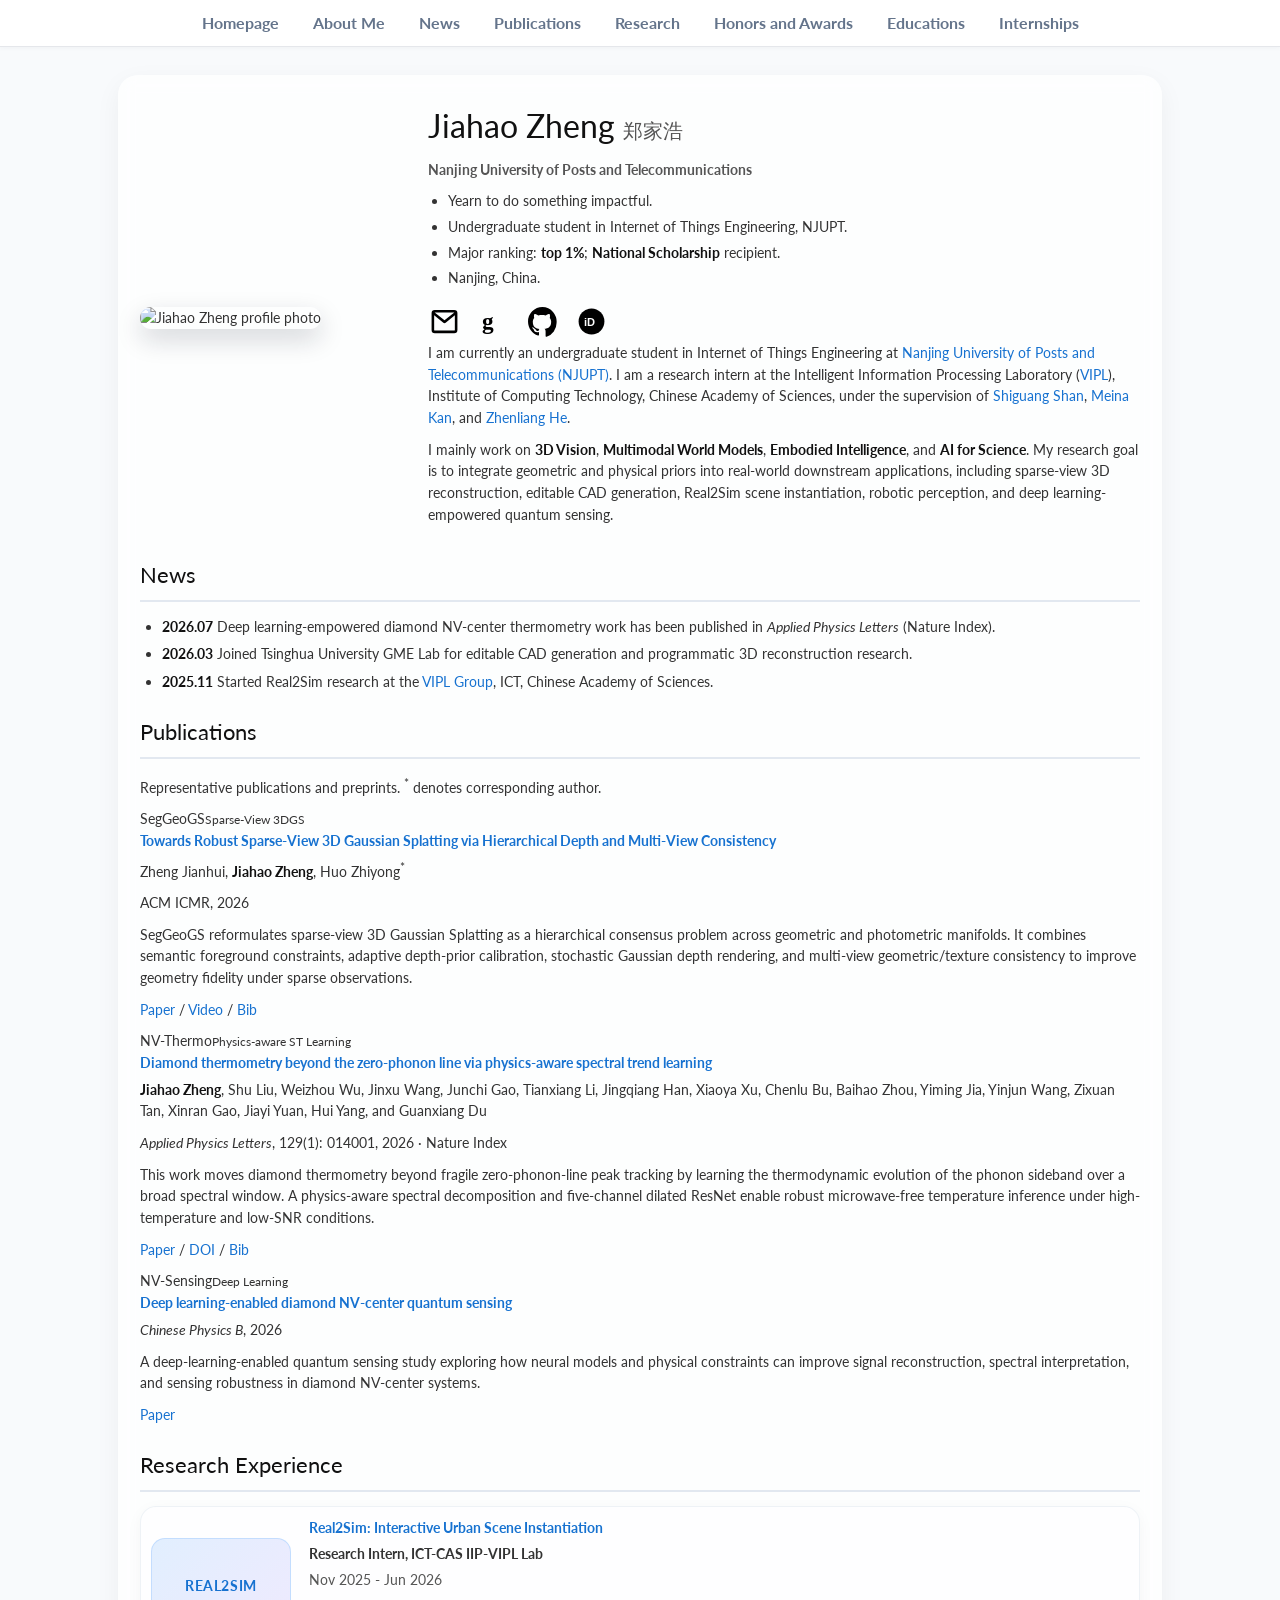
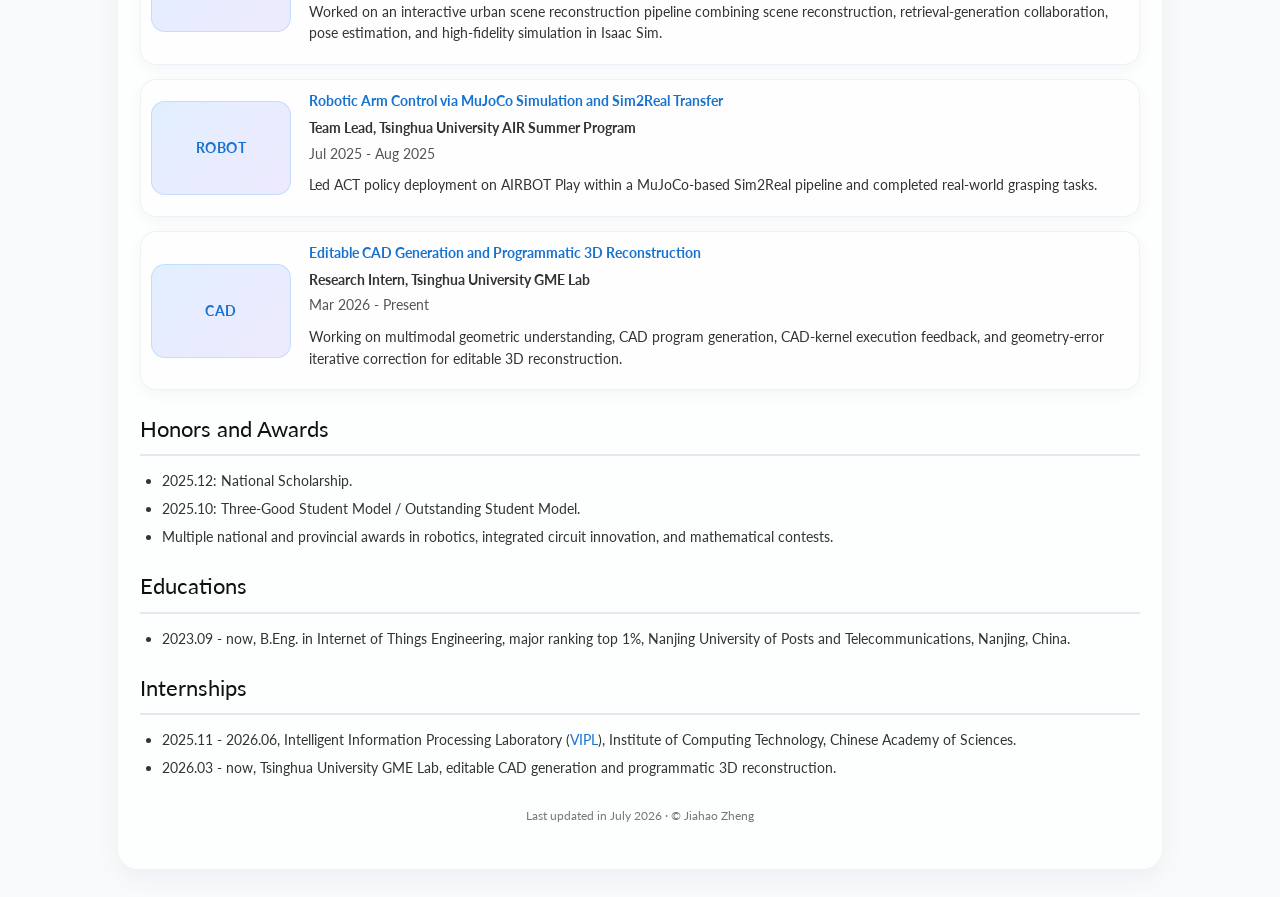
==== index.html @ fed1fcee "Refine publications and homepage content layout" ====
<!DOCTYPE HTML>
<html lang="en">
<head>
  <meta charset="UTF-8">
  <meta name="viewport" content="width=device-width, initial-scale=1.0">
  <meta name="description" content="Jiahao Zheng's academic homepage.">
  <title>Jiahao Zheng</title>
  <link rel="stylesheet" href="style.css">
  <script src="https://cdn.jsdelivr.net/npm/tsparticles@2/tsparticles.bundle.min.js"></script>
</head>
<body id="top">
  <div id="tsparticles"></div>
  <nav class="top-nav">
    <a href="#top">Homepage</a>
    <a href="#about">About Me</a>
    <a href="#news">News</a>
    <a href="#publications">Publications</a>
    <a href="#research">Research</a>
    <a href="#honors">Honors and Awards</a>
    <a href="#educations">Educations</a>
    <a href="#internships">Internships</a>
  </nav>
  <main class="container">
    <header class="intro" id="about">
      <figure class="profile">
        <img src="profile.jpg" onerror="this.onerror=null;this.src='https://avatars.githubusercontent.com/u/201983696?v=4';" alt="Jiahao Zheng profile photo">
      </figure>
      <div class="intro-text">
        <h1>Jiahao Zheng <span class="cn">郑家浩</span></h1>
        <p class="title-line">Nanjing University of Posts and Telecommunications</p>
        <ul class="intro-points">
          <li>Yearn to do something impactful.</li>
          <li>Undergraduate student in Internet of Things Engineering, NJUPT.</li>
          <li>Major ranking: <strong>top 1%</strong>; <strong>National Scholarship</strong> recipient.</li>
          <li>Nanjing, China.</li>
        </ul>
        <div class="social-icons">
          <a href="mailto:jiahaozheng2005@163.com" title="Email"><svg viewBox="0 0 24 24"><path d="M2 5.5A2.5 2.5 0 0 1 4.5 3h15A2.5 2.5 0 0 1 22 5.5v13A2.5 2.5 0 0 1 19.5 21h-15A2.5 2.5 0 0 1 2 18.5v-13Zm2.4-.5 7.6 6.1L19.6 5H4.4Zm15.6 2.2-7.1 5.7a1.4 1.4 0 0 1-1.8 0L4 7.2v11.3c0 .3.2.5.5.5h15c.3 0 .5-.2.5-.5V7.2Z"/></svg></a>
          <a href="mailto:jiahaozheng406@gmail.com" title="Gmail"><svg viewBox="0 0 24 24"><text x="3" y="18" font-size="18" font-family="Georgia,serif" font-weight="700">g</text></svg></a>
          <a href="https://github.com/jiahaozheng406" target="_blank" rel="noreferrer" title="GitHub"><svg viewBox="0 0 24 24"><path d="M12 .8A11.2 11.2 0 0 0 .8 12.2c0 5 3.2 9.2 7.7 10.7.6.1.8-.3.8-.6v-2.1c-3.1.7-3.8-1.3-3.8-1.3-.5-1.3-1.2-1.6-1.2-1.6-1-.7.1-.7.1-.7 1.1.1 1.7 1.2 1.7 1.2 1 .1.7 2.1 2.8 1.5.1-.7.4-1.2.7-1.5-2.5-.3-5.1-1.3-5.1-5.6 0-1.2.4-2.2 1.1-3-.1-.3-.5-1.5.1-3 0 0 .9-.3 3.1 1.1.9-.3 1.8-.4 2.8-.4s1.9.1 2.8.4c2.1-1.4 3.1-1.1 3.1-1.1.6 1.5.2 2.7.1 3 .7.8 1.1 1.8 1.1 3 0 4.3-2.6 5.2-5.1 5.5.4.4.8 1.1.8 2.2v3.3c0 .3.2.7.8.6a11.4 11.4 0 0 0 7.7-10.7A11.2 11.2 0 0 0 12 .8Z"/></svg></a>
          <a href="https://orcid.org/0009-0006-1588-8788" target="_blank" rel="noreferrer" title="ORCID"><svg viewBox="0 0 24 24"><circle cx="12" cy="12" r="10"/><text x="6.2" y="15.7" font-size="8.6" fill="#fff" font-family="Arial,sans-serif" font-weight="700">iD</text></svg></a>
        </div>
        <p>
          I am currently an undergraduate student in Internet of Things Engineering at
          <a href="https://www.njupt.edu.cn/" target="_blank" rel="noreferrer">Nanjing University of Posts and Telecommunications (NJUPT)</a>.
          I am a research intern at the Intelligent Information Processing Laboratory (<a href="https://vipl.ict.ac.cn/" target="_blank" rel="noreferrer">VIPL</a>), Institute of Computing Technology,
          Chinese Academy of Sciences, under the supervision of <a href="https://vipl.ict.ac.cn/people/_sgshan/" target="_blank" rel="noreferrer">Shiguang Shan</a>,
          <a href="https://vipl.ict.ac.cn/people/_mnkan/" target="_blank" rel="noreferrer">Meina Kan</a>, and
          <a href="https://vipl.ict.ac.cn/people/_zlhe/" target="_blank" rel="noreferrer">Zhenliang He</a>.
        </p>
        <p>
          I mainly work on <strong>3D Vision</strong>, <strong>Multimodal World Models</strong>, <strong>Embodied Intelligence</strong>, and <strong>AI for Science</strong>. My research goal is to integrate geometric and physical priors into real-world downstream applications, including sparse-view 3D reconstruction, editable CAD generation, Real2Sim scene instantiation, robotic perception, and deep learning-empowered quantum sensing.
        </p>
      </div>
    </header>

    <section class="section" id="news">
      <h2>News</h2>
      <ul class="news-list">
        <li><span>2026.07</span> Deep learning-empowered diamond NV-center thermometry work has been published in <em>Applied Physics Letters</em> (Nature Index).</li>
        <li><span>2026.03</span> Joined Tsinghua University GME Lab for editable CAD generation and programmatic 3D reconstruction research.</li>
        <li><span>2025.11</span> Started Real2Sim research at the <a href="https://vipl.ict.ac.cn/" target="_blank" rel="noreferrer">VIPL Group</a>, ICT, Chinese Academy of Sciences.</li>
      </ul>
    </section>

    <section class="section" id="publications">
      <h2>Publications</h2>
      <p class="section-note">Representative publications and preprints. <sup>*</sup> denotes corresponding author.</p>

      <article class="pub-entry">
        <div class="pub-thumb pub-3dgs"><span>SegGeoGS</span><small>Sparse-View 3DGS</small></div>
        <div class="pub-body">
          <h3>Towards Robust Sparse-View 3D Gaussian Splatting via Hierarchical Depth and Multi-View Consistency</h3>
          <p class="authors">Zheng Jianhui, <strong>Jiahao Zheng</strong>, Huo Zhiyong<sup>*</sup></p>
          <p class="venue">ACM ICMR, 2026</p>
          <p class="pub-desc">SegGeoGS reformulates sparse-view 3D Gaussian Splatting as a hierarchical consensus problem across geometric and photometric manifolds. It combines semantic foreground constraints, adaptive depth-prior calibration, stochastic Gaussian depth rendering, and multi-view geometric/texture consistency to improve geometry fidelity under sparse observations.</p>
          <p class="pub-links"><a href="https://doi.org/10.1145/3805622.3810640" target="_blank" rel="noreferrer">Paper</a> / <a href="https://youtu.be/wxwsPnEt7VY" target="_blank" rel="noreferrer">Video</a> / <a href="#" title="@inbook{10.1145/3805622.3810640, author={Zheng, Jianhui and Huo, Zhiyong and Zheng, Jiahao}, title={Towards Robust Sparse-View 3D Gaussian Splatting via Hierarchical Depth and Multi-View Consistency}, booktitle={Proceedings of the 2026 International Conference on Multimedia Retrieval}, pages={1120--1127}, year={2026}, doi={10.1145/3805622.3810640}}">Bib</a></p>
        </div>
      </article>

      <article class="pub-entry">
        <div class="pub-thumb pub-apl"><span>NV-Thermo</span><small>Physics-aware ST Learning</small></div>
        <div class="pub-body">
          <h3>Diamond thermometry beyond the zero-phonon line via physics-aware spectral trend learning</h3>
          <p class="authors"><strong>Jiahao Zheng</strong>, Shu Liu, Weizhou Wu, Jinxu Wang, Junchi Gao, Tianxiang Li, Jingqiang Han, Xiaoya Xu, Chenlu Bu, Baihao Zhou, Yiming Jia, Yinjun Wang, Zixuan Tan, Xinran Gao, Jiayi Yuan, Hui Yang, and Guanxiang Du</p>
          <p class="venue"><em>Applied Physics Letters</em>, 129(1): 014001, 2026 · Nature Index</p>
          <p class="pub-desc">This work moves diamond thermometry beyond fragile zero-phonon-line peak tracking by learning the thermodynamic evolution of the phonon sideband over a broad spectral window. A physics-aware spectral decomposition and five-channel dilated ResNet enable robust microwave-free temperature inference under high-temperature and low-SNR conditions.</p>
          <p class="pub-links"><a href="https://pubs.aip.org/aip/apl/article-abstract/129/1/014001/3397569/Diamond-thermometry-beyond-the-zero-phonon-line?redirectedFrom=fulltext" target="_blank" rel="noreferrer">Paper</a> / <a href="https://doi.org/10.1063/5.0339528" target="_blank" rel="noreferrer">DOI</a> / <a href="#" title="@article{10.1063/5.0339528, author={Zheng, Jiahao and Liu, Shu and Wu, Weizhou and Wang, Jinxu and Gao, Junchi and Li, Tianxiang and Han, Jingqiang and Xu, Xiaoya and Bu, Chenlu and Zhou, Baihao and Jia, Yiming and Wang, Yinjun and Tan, Zixuan and Gao, Xinran and Yuan, Jiayi and Yang, Hui and Du, Guanxiang}, title={Diamond thermometry beyond the zero-phonon line via physics-aware spectral trend learning}, journal={Applied Physics Letters}, volume={129}, number={1}, pages={014001}, year={2026}, doi={10.1063/5.0339528}}">Bib</a></p>
        </div>
      </article>

      <article class="pub-entry">
        <div class="pub-thumb pub-cpb"><span>NV-Sensing</span><small>Deep Learning</small></div>
        <div class="pub-body">
          <h3>Deep learning-enabled diamond NV-center quantum sensing</h3>
          <p class="venue"><em>Chinese Physics B</em>, 2026</p>
          <p class="pub-desc">A deep-learning-enabled quantum sensing study exploring how neural models and physical constraints can improve signal reconstruction, spectral interpretation, and sensing robustness in diamond NV-center systems.</p>
          <p class="pub-links"><a href="https://iopscience.iop.org/article/10.1088/1674-1056/ae5f88" target="_blank" rel="noreferrer">Paper</a></p>
        </div>
      </article>
    </section>

    <section class="section" id="research">
      <h2>Research Experience</h2>
      <article class="entry">
        <div class="thumb">Real2Sim</div>
        <div class="entry-body">
          <h3>Real2Sim: Interactive Urban Scene Instantiation</h3>
          <p class="role">Research Intern, ICT-CAS IIP-VIPL Lab</p>
          <p class="meta">Nov 2025 - Jun 2026</p>
          <p>Worked on an interactive urban scene reconstruction pipeline combining scene reconstruction, retrieval-generation collaboration, pose estimation, and high-fidelity simulation in Isaac Sim.</p>
        </div>
      </article>
      <article class="entry">
        <div class="thumb">Robot</div>
        <div class="entry-body">
          <h3>Robotic Arm Control via MuJoCo Simulation and Sim2Real Transfer</h3>
          <p class="role">Team Lead, Tsinghua University AIR Summer Program</p>
          <p class="meta">Jul 2025 - Aug 2025</p>
          <p>Led ACT policy deployment on AIRBOT Play within a MuJoCo-based Sim2Real pipeline and completed real-world grasping tasks.</p>
        </div>
      </article>
      <article class="entry">
        <div class="thumb">CAD</div>
        <div class="entry-body">
          <h3>Editable CAD Generation and Programmatic 3D Reconstruction</h3>
          <p class="role">Research Intern, Tsinghua University GME Lab</p>
          <p class="meta">Mar 2026 - Present</p>
          <p>Working on multimodal geometric understanding, CAD program generation, CAD-kernel execution feedback, and geometry-error iterative correction for editable 3D reconstruction.</p>
        </div>
      </article>
    </section>

    <section class="section" id="honors">
      <h2>Honors and Awards</h2>
      <ul class="bullets">
        <li>2025.12: National Scholarship.</li>
        <li>2025.10: Three-Good Student Model / Outstanding Student Model.</li>
        <li>Multiple national and provincial awards in robotics, integrated circuit innovation, and mathematical contests.</li>
      </ul>
    </section>

    <section class="section" id="educations">
      <h2>Educations</h2>
      <ul class="bullets">
        <li>2023.09 - now, B.Eng. in Internet of Things Engineering, major ranking top 1%, Nanjing University of Posts and Telecommunications, Nanjing, China.</li>
      </ul>
    </section>

    <section class="section" id="internships">
      <h2>Internships</h2>
      <ul class="bullets">
        <li>2025.11 - 2026.06, Intelligent Information Processing Laboratory (<a href="https://vipl.ict.ac.cn/" target="_blank" rel="noreferrer">VIPL</a>), Institute of Computing Technology, Chinese Academy of Sciences.</li>
        <li>2026.03 - now, Tsinghua University GME Lab, editable CAD generation and programmatic 3D reconstruction.</li>
      </ul>
    </section>

    <footer>
      <p>Last updated in July 2026 · © Jiahao Zheng</p>
    </footer>
  </main>
  <script src="script.js"></script>
</body>
</html>
---- style.css ----
@import url('https://fonts.googleapis.com/css2?family=Lato:ital,wght@0,400;0,700;1,400;1,700&display=swap');html{scroll-behavior:smooth;scroll-padding-top:66px}body{margin:0;background:#f8fafc;color:#333;font-family:'Lato',Verdana,Helvetica,sans-serif;font-size:14px;line-height:1.55}a{color:#1772d0;text-decoration:none;transition:color .2s ease}a:hover,a:focus{color:#f09228;text-decoration:none}strong{color:#111;font-family:'Lato',Verdana,Helvetica,sans-serif;font-size:14px;font-weight:700}#tsparticles{position:fixed;inset:0;z-index:0;pointer-events:none}.top-nav{position:sticky;top:0;z-index:5;display:flex;align-items:center;justify-content:center;gap:34px;height:46px;background:rgba(255,255,255,.92);border-bottom:1px solid #e5e7eb;box-shadow:0 1px 5px rgba(15,23,42,.04);backdrop-filter:blur(8px)}.top-nav a{color:#64748b;font-size:16px;font-weight:700;line-height:46px;white-space:nowrap}.top-nav a:hover{color:#f09228}.container{position:relative;z-index:1;width:min(1000px,calc(100% - 32px));margin:28px auto;padding:26px 22px 34px;border-radius:20px;background:rgba(255,255,255,.72);box-shadow:0 8px 26px rgba(15,23,42,.05);transition:box-shadow .28s ease,background .28s ease,transform .28s ease;backdrop-filter:blur(8px)}.container:hover{background:rgba(255,255,255,.82);box-shadow:-28px 0 48px -34px rgba(15,23,42,.34),28px 0 48px -34px rgba(15,23,42,.34),0 20px 60px rgba(15,23,42,.16),0 0 0 1px rgba(226,232,240,.92)}.intro{display:grid;grid-template-columns:260px minmax(0,1fr);gap:28px;align-items:center}.profile{margin:0}.profile img{width:100%;aspect-ratio:3/4;object-fit:cover;object-position:center top;border-radius:18px;box-shadow:0 10px 26px rgba(15,23,42,.18)}.intro-text h1{margin:0 0 8px;font-family:'Lato',Verdana,Helvetica,sans-serif;font-size:32px;font-weight:400;color:#111;letter-spacing:0}.cn{font-size:20px;color:#555;font-weight:400}.title-line{margin:0 0 10px;color:#555;font-size:14px;font-weight:700}.intro-points{margin:0 0 14px;padding-left:20px}.intro-points li{margin:4px 0}.social-icons{display:flex;align-items:center;gap:16px;margin:16px 0 4px}.social-icons a{display:inline-flex;align-items:center;justify-content:center;width:33px;height:33px;color:#000;background:transparent;border:0;border-radius:8px;transition:transform .18s ease,color .18s ease,box-shadow .18s ease,background .18s ease}.social-icons a:hover{color:#111;background:rgba(255,255,255,.72);transform:translateY(-2px);box-shadow:0 8px 18px rgba(15,23,42,.12)}.social-icons svg{width:31px;height:31px;fill:currentColor}.section{margin-top:22px}h2{margin:0 0 14px;padding-bottom:8px;border-bottom:2px solid #e2e8f0;color:#111;font-family:'Lato',Verdana,Helvetica,sans-serif;font-size:22px;font-weight:400;letter-spacing:0}h3{margin:0 0 5px;color:#1772d0;font-family:'Lato',Verdana,Helvetica,sans-serif;font-size:14px;font-weight:700}p{margin:0 0 10px}.news-list,.bullets{margin:0;padding-left:22px}.news-list li,.bullets li{margin:6px 0}.news-list span{color:#111;font-weight:700}.entry{display:grid;grid-template-columns:140px minmax(0,1fr);gap:18px;align-items:center;margin:14px 0;padding:10px;border-radius:16px;background:rgba(255,255,255,.36);border:1px solid rgba(226,232,240,.58);box-shadow:0 4px 16px rgba(15,23,42,.04);transition:box-shadow .28s ease,transform .28s ease,background .28s ease}.entry:hover{background:#fff;transform:translateY(-3px);box-shadow:0 12px 30px -6px rgba(15,23,42,.16),0 6px 16px rgba(15,23,42,.08)}.thumb{display:flex;align-items:center;justify-content:center;min-height:92px;border-radius:14px;background:linear-gradient(135deg,rgba(96,165,250,.18),rgba(167,139,250,.18));border:1px solid rgba(191,219,254,.9);color:#1772d0;font-size:14px;font-weight:700;letter-spacing:.04em;text-transform:uppercase}.entry-body{min-width:0}.meta{color:#555;font-size:14px}.role{color:#333;font-size:14px;font-weight:700;margin-bottom:4px}.entry-links{margin-bottom:0}footer{margin-top:28px;text-align:center;color:#777;font-size:12px}@media(max-width:900px){.top-nav{justify-content:flex-start;overflow-x:auto;gap:24px;padding:0 18px}.top-nav a{font-size:15px}}@media(max-width:820px){.container{width:calc(100% - 20px);margin:14px auto;padding:18px 14px 28px;border-radius:16px}.intro{grid-template-columns:1fr}.profile{max-width:280px}.entry{grid-template-columns:1fr}.thumb{min-height:72px}.intro-text h1{font-size:32px}}
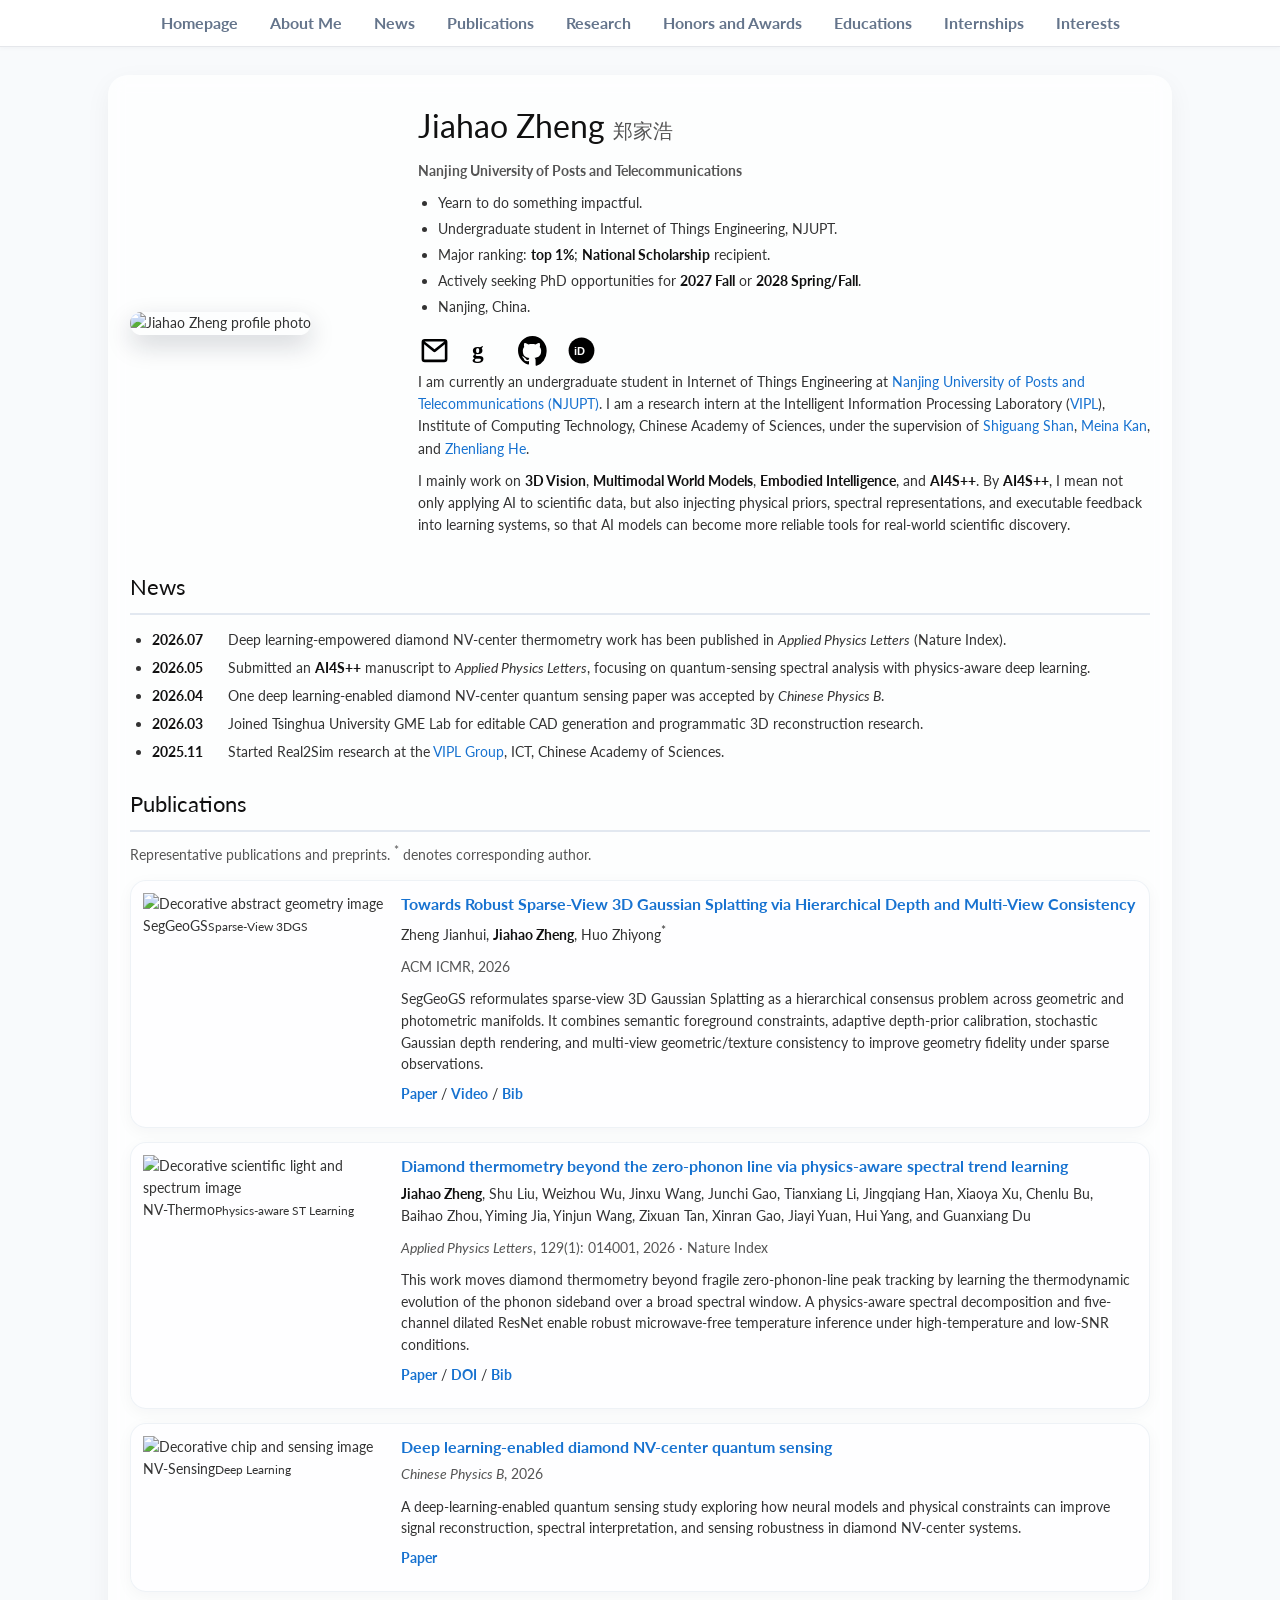
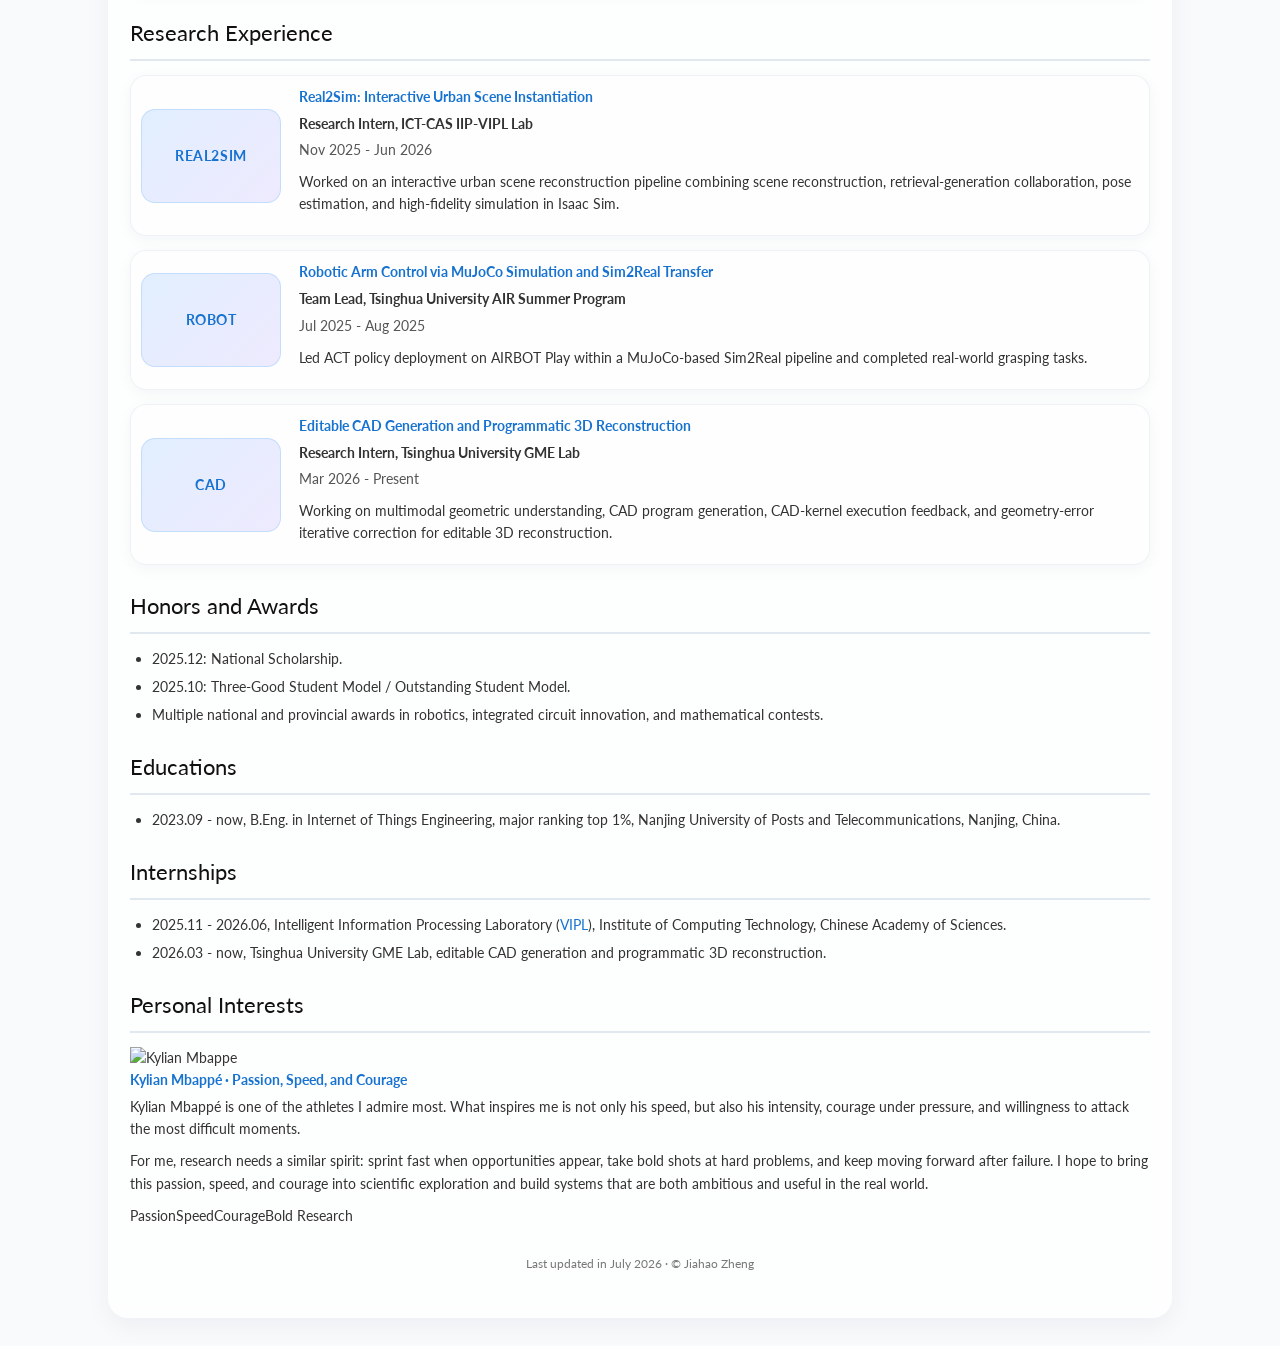
==== commit f8356293: "Add PhD search news images and interests section" ====
--- a/index.html
+++ b/index.html
@@ -19,6 +19,7 @@
     <a href="#honors">Honors and Awards</a>
     <a href="#educations">Educations</a>
     <a href="#internships">Internships</a>
+    <a href="#interests">Interests</a>
   </nav>
   <main class="container">
     <header class="intro" id="about">
@@ -32,6 +33,7 @@
           <li>Yearn to do something impactful.</li>
           <li>Undergraduate student in Internet of Things Engineering, NJUPT.</li>
           <li>Major ranking: <strong>top 1%</strong>; <strong>National Scholarship</strong> recipient.</li>
+          <li>Actively seeking PhD opportunities for <strong>2027 Fall</strong> or <strong>2028 Spring/Fall</strong>.</li>
           <li>Nanjing, China.</li>
         </ul>
         <div class="social-icons">
@@ -49,7 +51,7 @@
           <a href="https://vipl.ict.ac.cn/people/_zlhe/" target="_blank" rel="noreferrer">Zhenliang He</a>.
         </p>
         <p>
-          I mainly work on <strong>3D Vision</strong>, <strong>Multimodal World Models</strong>, <strong>Embodied Intelligence</strong>, and <strong>AI for Science</strong>. My research goal is to integrate geometric and physical priors into real-world downstream applications, including sparse-view 3D reconstruction, editable CAD generation, Real2Sim scene instantiation, robotic perception, and deep learning-empowered quantum sensing.
+          I mainly work on <strong>3D Vision</strong>, <strong>Multimodal World Models</strong>, <strong>Embodied Intelligence</strong>, and <strong>AI4S++</strong>. By <strong>AI4S++</strong>, I mean not only applying AI to scientific data, but also injecting physical priors, spectral representations, and executable feedback into learning systems, so that AI models can become more reliable tools for real-world scientific discovery.
         </p>
       </div>
     </header>
@@ -58,6 +60,8 @@
       <h2>News</h2>
       <ul class="news-list">
         <li><span>2026.07</span> Deep learning-empowered diamond NV-center thermometry work has been published in <em>Applied Physics Letters</em> (Nature Index).</li>
+        <li><span>2026.05</span> Submitted an <strong>AI4S++</strong> manuscript to <em>Applied Physics Letters</em>, focusing on quantum-sensing spectral analysis with physics-aware deep learning.</li>
+        <li><span>2026.04</span> One deep learning-enabled diamond NV-center quantum sensing paper was accepted by <em>Chinese Physics B</em>.</li>
         <li><span>2026.03</span> Joined Tsinghua University GME Lab for editable CAD generation and programmatic 3D reconstruction research.</li>
         <li><span>2025.11</span> Started Real2Sim research at the <a href="https://vipl.ict.ac.cn/" target="_blank" rel="noreferrer">VIPL Group</a>, ICT, Chinese Academy of Sciences.</li>
       </ul>
@@ -68,7 +72,10 @@
       <p class="section-note">Representative publications and preprints. <sup>*</sup> denotes corresponding author.</p>
 
       <article class="pub-entry">
-        <div class="pub-thumb pub-3dgs"><span>SegGeoGS</span><small>Sparse-View 3DGS</small></div>
+        <div class="pub-visual">
+          <img src="https://images.unsplash.com/photo-1635070041078-e363dbe005cb?auto=format&fit=crop&w=700&q=80" alt="Decorative abstract geometry image">
+          <div class="pub-tag"><span>SegGeoGS</span><small>Sparse-View 3DGS</small></div>
+        </div>
         <div class="pub-body">
           <h3>Towards Robust Sparse-View 3D Gaussian Splatting via Hierarchical Depth and Multi-View Consistency</h3>
           <p class="authors">Zheng Jianhui, <strong>Jiahao Zheng</strong>, Huo Zhiyong<sup>*</sup></p>
@@ -79,7 +86,10 @@
       </article>
 
       <article class="pub-entry">
-        <div class="pub-thumb pub-apl"><span>NV-Thermo</span><small>Physics-aware ST Learning</small></div>
+        <div class="pub-visual">
+          <img src="https://images.unsplash.com/photo-1614728894747-a83421e2b9c9?auto=format&fit=crop&w=700&q=80" alt="Decorative scientific light and spectrum image">
+          <div class="pub-tag"><span>NV-Thermo</span><small>Physics-aware ST Learning</small></div>
+        </div>
         <div class="pub-body">
           <h3>Diamond thermometry beyond the zero-phonon line via physics-aware spectral trend learning</h3>
           <p class="authors"><strong>Jiahao Zheng</strong>, Shu Liu, Weizhou Wu, Jinxu Wang, Junchi Gao, Tianxiang Li, Jingqiang Han, Xiaoya Xu, Chenlu Bu, Baihao Zhou, Yiming Jia, Yinjun Wang, Zixuan Tan, Xinran Gao, Jiayi Yuan, Hui Yang, and Guanxiang Du</p>
@@ -90,7 +100,10 @@
       </article>
 
       <article class="pub-entry">
-        <div class="pub-thumb pub-cpb"><span>NV-Sensing</span><small>Deep Learning</small></div>
+        <div class="pub-visual">
+          <img src="https://images.unsplash.com/photo-1518770660439-4636190af475?auto=format&fit=crop&w=700&q=80" alt="Decorative chip and sensing image">
+          <div class="pub-tag"><span>NV-Sensing</span><small>Deep Learning</small></div>
+        </div>
         <div class="pub-body">
           <h3>Deep learning-enabled diamond NV-center quantum sensing</h3>
           <p class="venue"><em>Chinese Physics B</em>, 2026</p>
@@ -103,7 +116,7 @@
     <section class="section" id="research">
       <h2>Research Experience</h2>
       <article class="entry">
-        <div class="thumb">Real2Sim</div>
+        <div class="thumb thumb-img real2sim"><span>Real2Sim</span></div>
         <div class="entry-body">
           <h3>Real2Sim: Interactive Urban Scene Instantiation</h3>
           <p class="role">Research Intern, ICT-CAS IIP-VIPL Lab</p>
@@ -112,7 +125,7 @@
         </div>
       </article>
       <article class="entry">
-        <div class="thumb">Robot</div>
+        <div class="thumb thumb-img robot"><span>Robot</span></div>
         <div class="entry-body">
           <h3>Robotic Arm Control via MuJoCo Simulation and Sim2Real Transfer</h3>
           <p class="role">Team Lead, Tsinghua University AIR Summer Program</p>
@@ -121,7 +134,7 @@
         </div>
       </article>
       <article class="entry">
-        <div class="thumb">CAD</div>
+        <div class="thumb thumb-img cad"><span>CAD</span></div>
         <div class="entry-body">
           <h3>Editable CAD Generation and Programmatic 3D Reconstruction</h3>
           <p class="role">Research Intern, Tsinghua University GME Lab</p>
@@ -155,6 +168,21 @@
       </ul>
     </section>
 
+    <section class="section" id="interests">
+      <h2>Personal Interests</h2>
+      <article class="interest-card">
+        <div class="interest-photo">
+          <img src="https://upload.wikimedia.org/wikipedia/commons/thumb/9/95/Kylian_Mbappe_France_v_Senegal_16_June_2026-391_%28cropped%29.jpg/500px-Kylian_Mbappe_France_v_Senegal_16_June_2026-391_%28cropped%29.jpg" alt="Kylian Mbappe">
+        </div>
+        <div class="interest-body">
+          <h3>Kylian Mbappé · Passion, Speed, and Courage</h3>
+          <p>Kylian Mbappé is one of the athletes I admire most. What inspires me is not only his speed, but also his intensity, courage under pressure, and willingness to attack the most difficult moments.</p>
+          <p>For me, research needs a similar spirit: sprint fast when opportunities appear, take bold shots at hard problems, and keep moving forward after failure. I hope to bring this passion, speed, and courage into scientific exploration and build systems that are both ambitious and useful in the real world.</p>
+          <p class="interest-tags"><span>Passion</span><span>Speed</span><span>Courage</span><span>Bold Research</span></p>
+        </div>
+      </article>
+    </section>
+
     <footer>
       <p>Last updated in July 2026 · © Jiahao Zheng</p>
     </footer>
--- a/style.css
+++ b/style.css
@@ -1 +1 @@
-@import url('https://fonts.googleapis.com/css2?family=Lato:ital,wght@0,400;0,700;1,400;1,700&display=swap');html{scroll-behavior:smooth;scroll-padding-top:66px}body{margin:0;background:#f8fafc;color:#333;font-family:'Lato',Verdana,Helvetica,sans-serif;font-size:14px;line-height:1.55}a{color:#1772d0;text-decoration:none;transition:color .2s ease}a:hover,a:focus{color:#f09228;text-decoration:none}strong{color:#111;font-family:'Lato',Verdana,Helvetica,sans-serif;font-size:14px;font-weight:700}#tsparticles{position:fixed;inset:0;z-index:0;pointer-events:none}.top-nav{position:sticky;top:0;z-index:5;display:flex;align-items:center;justify-content:center;gap:34px;height:46px;background:rgba(255,255,255,.92);border-bottom:1px solid #e5e7eb;box-shadow:0 1px 5px rgba(15,23,42,.04);backdrop-filter:blur(8px)}.top-nav a{color:#64748b;font-size:16px;font-weight:700;line-height:46px;white-space:nowrap}.top-nav a:hover{color:#f09228}.container{position:relative;z-index:1;width:min(1000px,calc(100% - 32px));margin:28px auto;padding:26px 22px 34px;border-radius:20px;background:rgba(255,255,255,.72);box-shadow:0 8px 26px rgba(15,23,42,.05);transition:box-shadow .28s ease,background .28s ease,transform .28s ease;backdrop-filter:blur(8px)}.container:hover{background:rgba(255,255,255,.82);box-shadow:-28px 0 48px -34px rgba(15,23,42,.34),28px 0 48px -34px rgba(15,23,42,.34),0 20px 60px rgba(15,23,42,.16),0 0 0 1px rgba(226,232,240,.92)}.intro{display:grid;grid-template-columns:260px minmax(0,1fr);gap:28px;align-items:center}.profile{margin:0}.profile img{width:100%;aspect-ratio:3/4;object-fit:cover;object-position:center top;border-radius:18px;box-shadow:0 10px 26px rgba(15,23,42,.18)}.intro-text h1{margin:0 0 8px;font-family:'Lato',Verdana,Helvetica,sans-serif;font-size:32px;font-weight:400;color:#111;letter-spacing:0}.cn{font-size:20px;color:#555;font-weight:400}.title-line{margin:0 0 10px;color:#555;font-size:14px;font-weight:700}.intro-points{margin:0 0 14px;padding-left:20px}.intro-points li{margin:4px 0}.social-icons{display:flex;align-items:center;gap:16px;margin:16px 0 4px}.social-icons a{display:inline-flex;align-items:center;justify-content:center;width:33px;height:33px;color:#000;background:transparent;border:0;border-radius:8px;transition:transform .18s ease,color .18s ease,box-shadow .18s ease,background .18s ease}.social-icons a:hover{color:#111;background:rgba(255,255,255,.72);transform:translateY(-2px);box-shadow:0 8px 18px rgba(15,23,42,.12)}.social-icons svg{width:31px;height:31px;fill:currentColor}.section{margin-top:22px}h2{margin:0 0 14px;padding-bottom:8px;border-bottom:2px solid #e2e8f0;color:#111;font-family:'Lato',Verdana,Helvetica,sans-serif;font-size:22px;font-weight:400;letter-spacing:0}h3{margin:0 0 5px;color:#1772d0;font-family:'Lato',Verdana,Helvetica,sans-serif;font-size:14px;font-weight:700}p{margin:0 0 10px}.news-list,.bullets{margin:0;padding-left:22px}.news-list li,.bullets li{margin:6px 0}.news-list span{color:#111;font-weight:700}.entry{display:grid;grid-template-columns:140px minmax(0,1fr);gap:18px;align-items:center;margin:14px 0;padding:10px;border-radius:16px;background:rgba(255,255,255,.36);border:1px solid rgba(226,232,240,.58);box-shadow:0 4px 16px rgba(15,23,42,.04);transition:box-shadow .28s ease,transform .28s ease,background .28s ease}.entry:hover{background:#fff;transform:translateY(-3px);box-shadow:0 12px 30px -6px rgba(15,23,42,.16),0 6px 16px rgba(15,23,42,.08)}.thumb{display:flex;align-items:center;justify-content:center;min-height:92px;border-radius:14px;background:linear-gradient(135deg,rgba(96,165,250,.18),rgba(167,139,250,.18));border:1px solid rgba(191,219,254,.9);color:#1772d0;font-size:14px;font-weight:700;letter-spacing:.04em;text-transform:uppercase}.entry-body{min-width:0}.meta{color:#555;font-size:14px}.role{color:#333;font-size:14px;font-weight:700;margin-bottom:4px}.entry-links{margin-bottom:0}footer{margin-top:28px;text-align:center;color:#777;font-size:12px}@media(max-width:900px){.top-nav{justify-content:flex-start;overflow-x:auto;gap:24px;padding:0 18px}.top-nav a{font-size:15px}}@media(max-width:820px){.container{width:calc(100% - 20px);margin:14px auto;padding:18px 14px 28px;border-radius:16px}.intro{grid-template-columns:1fr}.profile{max-width:280px}.entry{grid-template-columns:1fr}.thumb{min-height:72px}.intro-text h1{font-size:32px}}+@import url('https://fonts.googleapis.com/css2?family=Lato:ital,wght@0,400;0,700;1,400;1,700&display=swap');html{scroll-behavior:smooth;scroll-padding-top:66px}body{margin:0;background:#f8fafc;color:#333;font-family:'Lato',Verdana,Helvetica,sans-serif;font-size:14px;line-height:1.58}a{color:#1772d0;text-decoration:none;transition:color .2s ease}a:hover,a:focus{color:#f09228;text-decoration:none}strong{color:#111;font-weight:700}#tsparticles{position:fixed;inset:0;z-index:0;pointer-events:none}.top-nav{position:sticky;top:0;z-index:5;display:flex;align-items:center;justify-content:center;gap:32px;height:46px;background:rgba(255,255,255,.92);border-bottom:1px solid #e5e7eb;box-shadow:0 1px 5px rgba(15,23,42,.04);backdrop-filter:blur(8px)}.top-nav a{color:#64748b;font-size:16px;font-weight:700;line-height:46px;white-space:nowrap}.top-nav a:hover{color:#f09228}.container{position:relative;z-index:1;width:min(1020px,calc(100% - 32px));margin:28px auto;padding:26px 22px 34px;border-radius:20px;background:rgba(255,255,255,.72);box-shadow:0 8px 26px rgba(15,23,42,.05);transition:box-shadow .28s ease,background .28s ease,transform .28s ease;backdrop-filter:blur(8px)}.container:hover{background:rgba(255,255,255,.82);box-shadow:-28px 0 48px -34px rgba(15,23,42,.34),28px 0 48px -34px rgba(15,23,42,.34),0 20px 60px rgba(15,23,42,.16),0 0 0 1px rgba(226,232,240,.92)}.intro{display:grid;grid-template-columns:260px minmax(0,1fr);gap:28px;align-items:center}.profile{margin:0}.profile img{width:100%;aspect-ratio:3/4;object-fit:cover;object-position:center top;border-radius:18px;box-shadow:0 10px 26px rgba(15,23,42,.18)}.intro-text h1{margin:0 0 8px;font-size:32px;font-weight:400;color:#111;letter-spacing:0}.cn{font-size:20px;color:#555;font-weight:400}.title-line{margin:0 0 10px;color:#555;font-size:14px;font-weight:700}.intro-points{margin:0 0 14px;padding-left:20px}.intro-points li{margin:4px 0}.social-icons{display:flex;align-items:center;gap:16px;margin:16px 0 4px}.social-icons a{display:inline-flex;align-items:center;justify-content:center;width:33px;height:33px;color:#000;background:transparent;border:0;border-radius:8px;transition:transform .18s ease,color .18s ease,box-shadow .18s ease,background .18s ease}.social-icons a:hover{color:#111;background:rgba(255,255,255,.72);transform:translateY(-2px);box-shadow:0 8px 18px rgba(15,23,42,.12)}.social-icons svg{width:31px;height:31px;fill:currentColor}.section{margin-top:24px}.section-note{margin-top:-6px;color:#555}h2{margin:0 0 14px;padding-bottom:8px;border-bottom:2px solid #e2e8f0;color:#111;font-size:22px;font-weight:400;letter-spacing:0}h3{margin:0 0 5px;color:#1772d0;font-size:14px;font-weight:700}p{margin:0 0 10px}.news-list,.bullets{margin:0;padding-left:22px}.news-list li,.bullets li{margin:6px 0}.news-list span{display:inline-block;min-width:72px;color:#111;font-weight:700}.entry,.pub-entry{display:grid;gap:18px;align-items:center;margin:14px 0;padding:10px;border-radius:16px;background:rgba(255,255,255,.36);border:1px solid rgba(226,232,240,.58);box-shadow:0 4px 16px rgba(15,23,42,.04);transition:box-shadow .28s ease,transform .28s ease,background .28s ease}.entry{grid-template-columns:140px minmax(0,1fr)}.pub-entry{grid-template-columns:240px minmax(0,1fr);align-items:stretch;padding:12px}.entry:hover,.pub-entry:hover{background:#fff;transform:translateY(-3px);box-shadow:0 12px 30px -6px rgba(15,23,42,.16),0 6px 16px rgba(15,23,42,.08)}.thumb,.pub-thumb{display:flex;align-items:center;justify-content:center;border-radius:14px;border:1px solid rgba(191,219,254,.9);color:#1772d0;font-weight:700;text-transform:uppercase}.thumb{min-height:92px;background:linear-gradient(135deg,rgba(96,165,250,.18),rgba(167,139,250,.18));font-size:14px;letter-spacing:.04em}.pub-thumb{min-height:150px;flex-direction:column;text-align:center;padding:14px;background:linear-gradient(135deg,rgba(23,114,208,.18),rgba(167,139,250,.20));font-size:18px;letter-spacing:.03em}.pub-thumb small{display:block;margin-top:8px;color:#475569;font-size:12px;font-weight:700;letter-spacing:0;text-transform:none}.pub-3dgs{background:radial-gradient(circle at 30% 25%,rgba(59,130,246,.30),transparent 30%),linear-gradient(135deg,rgba(219,234,254,.95),rgba(237,233,254,.92))}.pub-apl{background:radial-gradient(circle at 28% 30%,rgba(20,184,166,.25),transparent 32%),linear-gradient(135deg,rgba(204,251,241,.90),rgba(219,234,254,.92))}.pub-cpb{background:radial-gradient(circle at 30% 25%,rgba(245,158,11,.25),transparent 30%),linear-gradient(135deg,rgba(254,243,199,.92),rgba(229,231,235,.82))}.entry-body,.pub-body{min-width:0}.pub-body h3{font-size:16px;line-height:1.35;margin-bottom:6px}.authors{color:#333}.venue,.meta{color:#555;font-size:14px}.pub-desc{color:#333;line-height:1.55;margin:8px 0 8px}.pub-links a{font-weight:700}.role{color:#333;font-size:14px;font-weight:700;margin-bottom:4px}.entry-links{margin-bottom:0}footer{margin-top:28px;text-align:center;color:#777;font-size:12px}@media(max-width:900px){.top-nav{justify-content:flex-start;overflow-x:auto;gap:24px;padding:0 18px}.top-nav a{font-size:15px}}@media(max-width:820px){.container{width:calc(100% - 20px);margin:14px auto;padding:18px 14px 28px;border-radius:16px}.intro{grid-template-columns:1fr}.profile{max-width:280px}.entry,.pub-entry{grid-template-columns:1fr}.thumb{min-height:72px}.pub-thumb{min-height:110px}.intro-text h1{font-size:32px}}
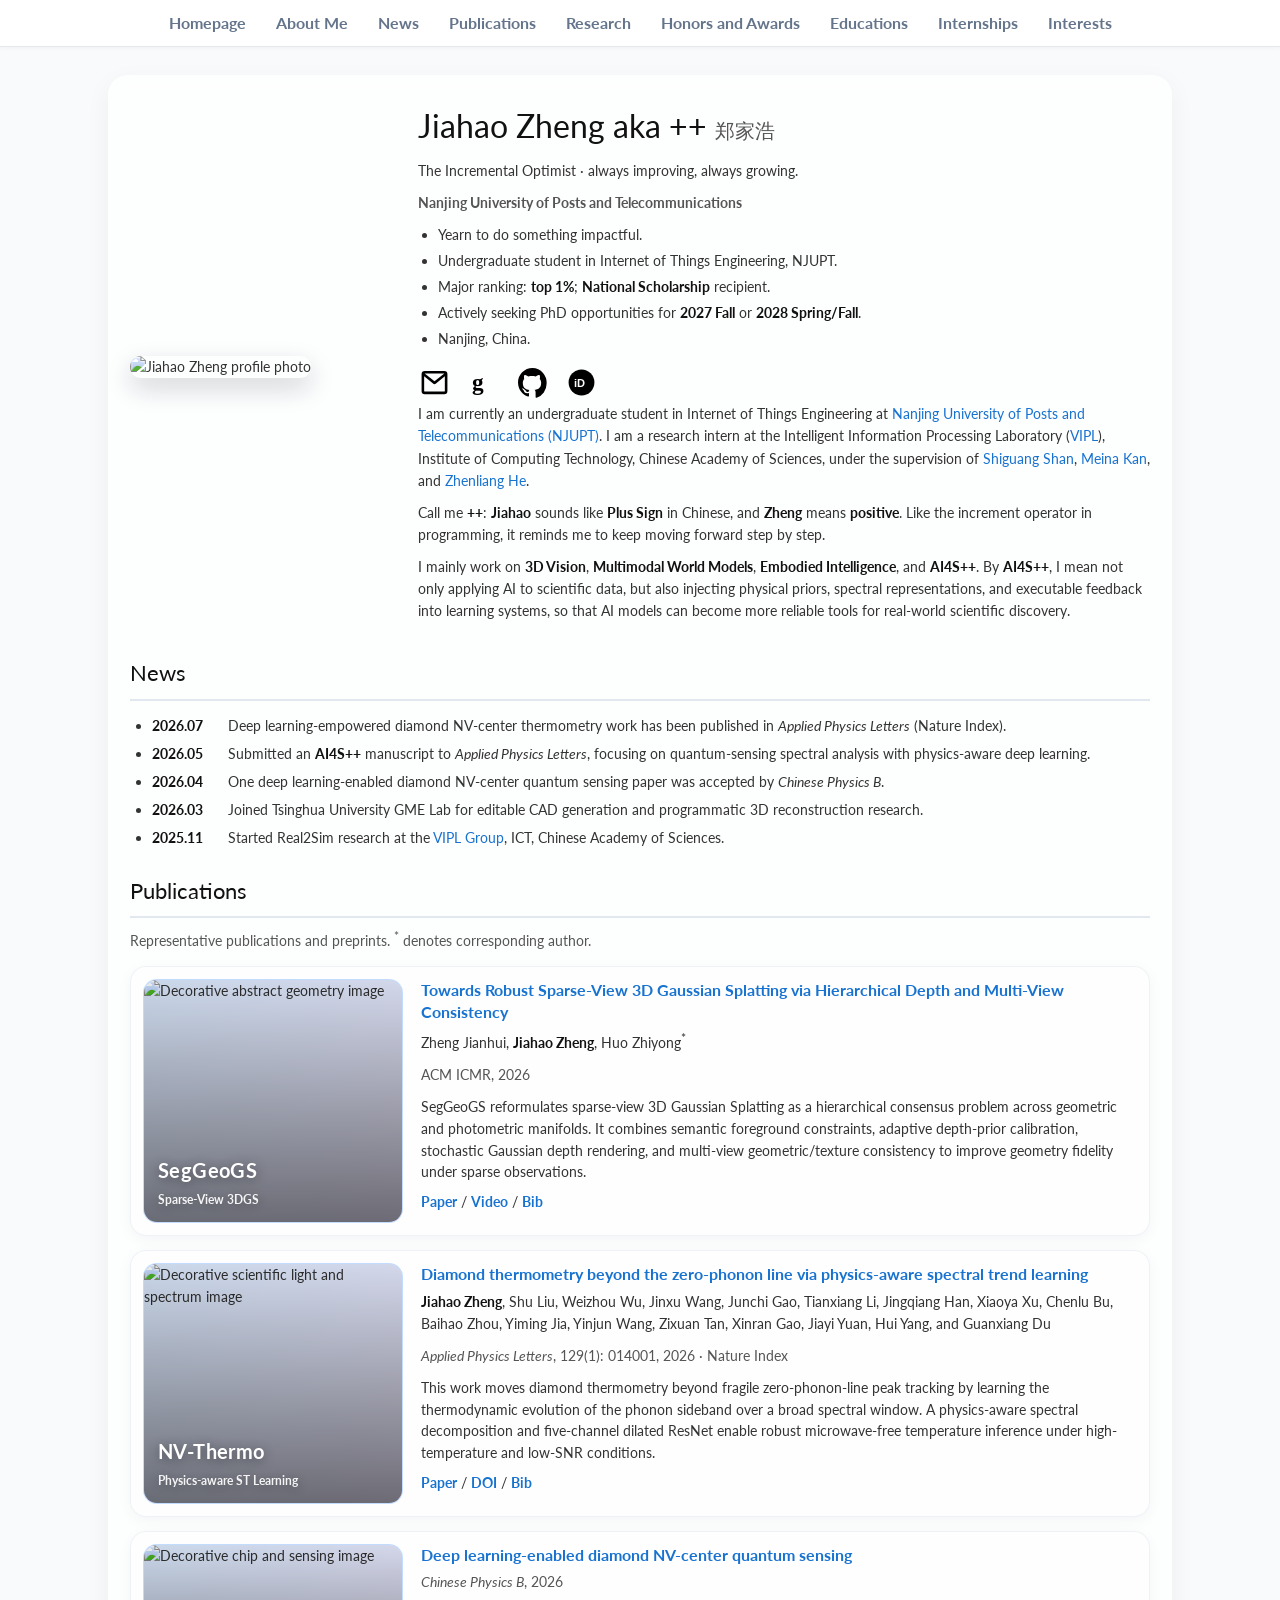
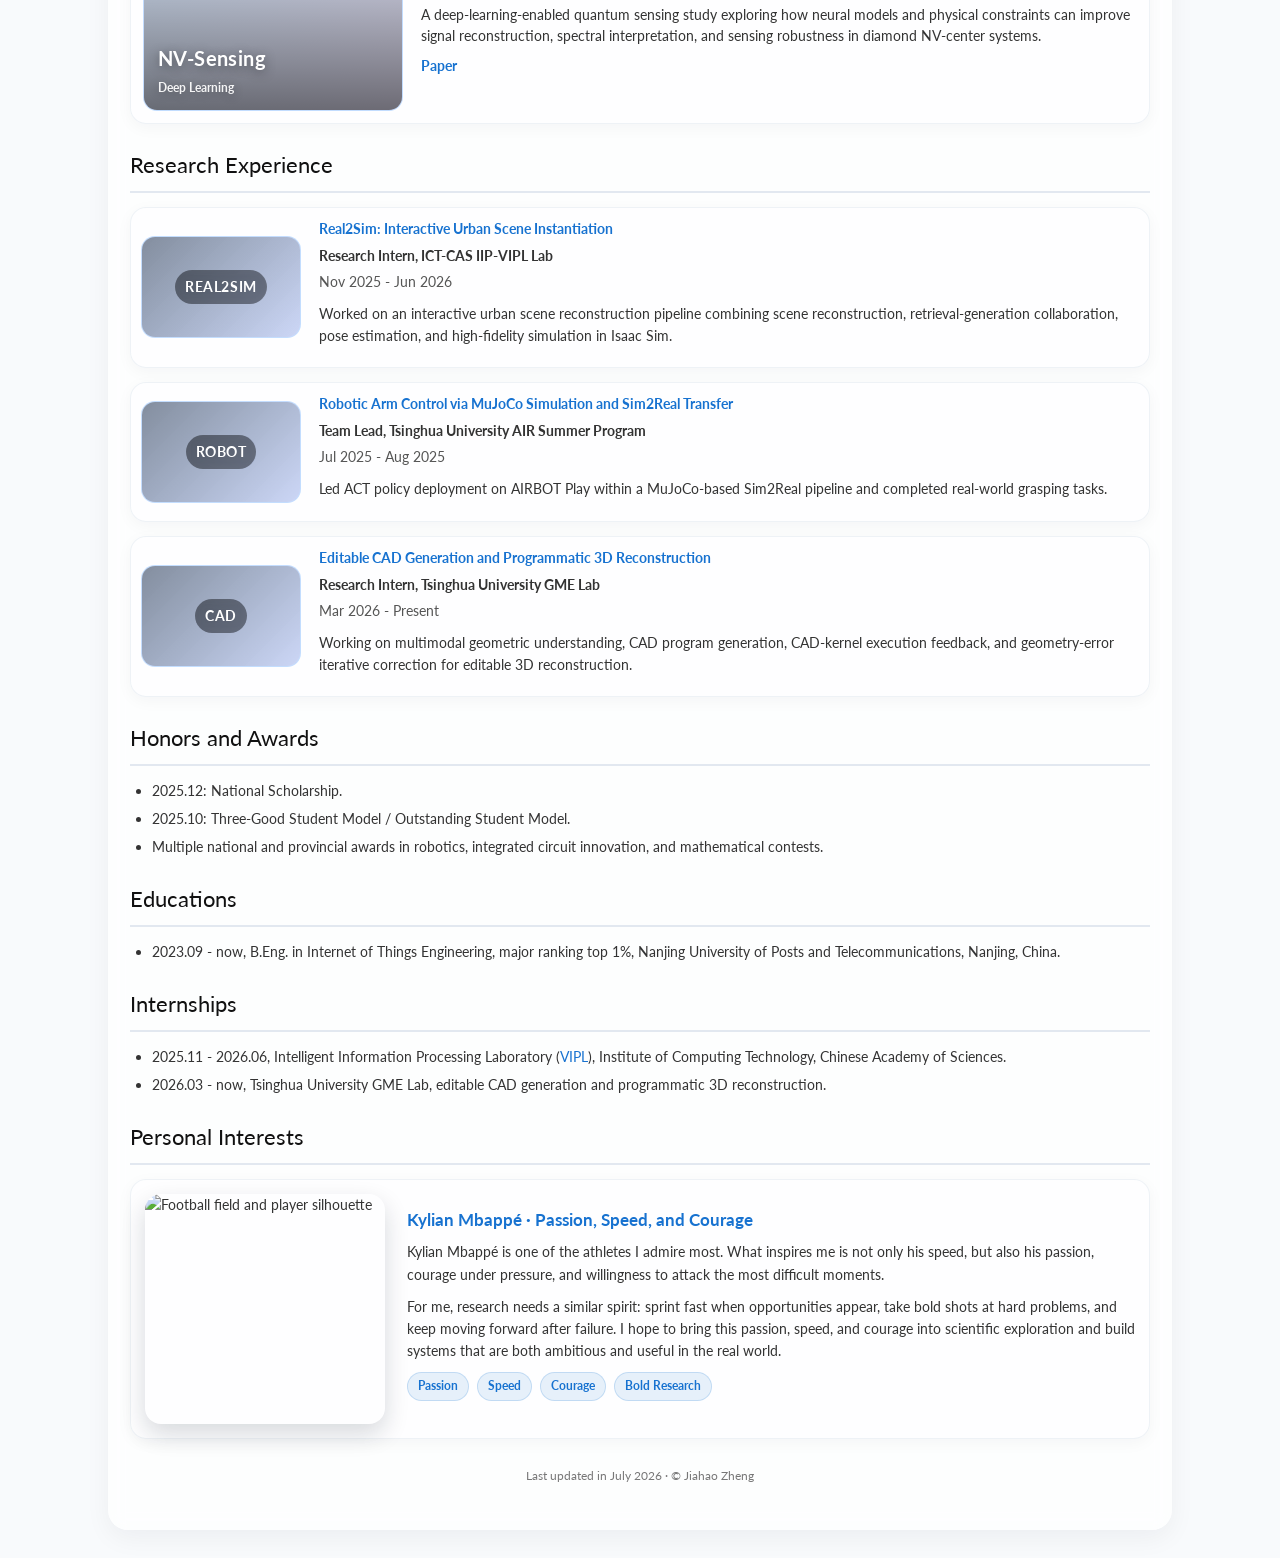
==== commit 146c1b97: "Add nickname and refine interests section" ====
--- a/index.html
+++ b/index.html
@@ -27,7 +27,8 @@
         <img src="profile.jpg" onerror="this.onerror=null;this.src='https://avatars.githubusercontent.com/u/201983696?v=4';" alt="Jiahao Zheng profile photo">
       </figure>
       <div class="intro-text">
-        <h1>Jiahao Zheng <span class="cn">郑家浩</span></h1>
+        <h1>Jiahao Zheng <span class="aka">aka ++</span> <span class="cn">郑家浩</span></h1>
+        <p class="nickname-line">The Incremental Optimist · always improving, always growing.</p>
         <p class="title-line">Nanjing University of Posts and Telecommunications</p>
         <ul class="intro-points">
           <li>Yearn to do something impactful.</li>
@@ -49,6 +50,9 @@
           Chinese Academy of Sciences, under the supervision of <a href="https://vipl.ict.ac.cn/people/_sgshan/" target="_blank" rel="noreferrer">Shiguang Shan</a>,
           <a href="https://vipl.ict.ac.cn/people/_mnkan/" target="_blank" rel="noreferrer">Meina Kan</a>, and
           <a href="https://vipl.ict.ac.cn/people/_zlhe/" target="_blank" rel="noreferrer">Zhenliang He</a>.
+        </p>
+        <p class="nickname-explain">
+          Call me <strong>++</strong>: <strong>Jiahao</strong> sounds like <strong>Plus Sign</strong> in Chinese, and <strong>Zheng</strong> means <strong>positive</strong>. Like the increment operator in programming, it reminds me to keep moving forward step by step.
         </p>
         <p>
           I mainly work on <strong>3D Vision</strong>, <strong>Multimodal World Models</strong>, <strong>Embodied Intelligence</strong>, and <strong>AI4S++</strong>. By <strong>AI4S++</strong>, I mean not only applying AI to scientific data, but also injecting physical priors, spectral representations, and executable feedback into learning systems, so that AI models can become more reliable tools for real-world scientific discovery.
@@ -172,11 +176,11 @@
       <h2>Personal Interests</h2>
       <article class="interest-card">
         <div class="interest-photo">
-          <img src="https://upload.wikimedia.org/wikipedia/commons/thumb/9/95/Kylian_Mbappe_France_v_Senegal_16_June_2026-391_%28cropped%29.jpg/500px-Kylian_Mbappe_France_v_Senegal_16_June_2026-391_%28cropped%29.jpg" alt="Kylian Mbappe">
+          <img src="https://images.unsplash.com/photo-1431324155629-1a6deb1dec8d?auto=format&fit=crop&w=900&q=80" alt="Football field and player silhouette">
         </div>
         <div class="interest-body">
           <h3>Kylian Mbappé · Passion, Speed, and Courage</h3>
-          <p>Kylian Mbappé is one of the athletes I admire most. What inspires me is not only his speed, but also his intensity, courage under pressure, and willingness to attack the most difficult moments.</p>
+          <p>Kylian Mbappé is one of the athletes I admire most. What inspires me is not only his speed, but also his passion, courage under pressure, and willingness to attack the most difficult moments.</p>
           <p>For me, research needs a similar spirit: sprint fast when opportunities appear, take bold shots at hard problems, and keep moving forward after failure. I hope to bring this passion, speed, and courage into scientific exploration and build systems that are both ambitious and useful in the real world.</p>
           <p class="interest-tags"><span>Passion</span><span>Speed</span><span>Courage</span><span>Bold Research</span></p>
         </div>
--- a/style.css
+++ b/style.css
@@ -1 +1 @@
-@import url('https://fonts.googleapis.com/css2?family=Lato:ital,wght@0,400;0,700;1,400;1,700&display=swap');html{scroll-behavior:smooth;scroll-padding-top:66px}body{margin:0;background:#f8fafc;color:#333;font-family:'Lato',Verdana,Helvetica,sans-serif;font-size:14px;line-height:1.58}a{color:#1772d0;text-decoration:none;transition:color .2s ease}a:hover,a:focus{color:#f09228;text-decoration:none}strong{color:#111;font-weight:700}#tsparticles{position:fixed;inset:0;z-index:0;pointer-events:none}.top-nav{position:sticky;top:0;z-index:5;display:flex;align-items:center;justify-content:center;gap:32px;height:46px;background:rgba(255,255,255,.92);border-bottom:1px solid #e5e7eb;box-shadow:0 1px 5px rgba(15,23,42,.04);backdrop-filter:blur(8px)}.top-nav a{color:#64748b;font-size:16px;font-weight:700;line-height:46px;white-space:nowrap}.top-nav a:hover{color:#f09228}.container{position:relative;z-index:1;width:min(1020px,calc(100% - 32px));margin:28px auto;padding:26px 22px 34px;border-radius:20px;background:rgba(255,255,255,.72);box-shadow:0 8px 26px rgba(15,23,42,.05);transition:box-shadow .28s ease,background .28s ease,transform .28s ease;backdrop-filter:blur(8px)}.container:hover{background:rgba(255,255,255,.82);box-shadow:-28px 0 48px -34px rgba(15,23,42,.34),28px 0 48px -34px rgba(15,23,42,.34),0 20px 60px rgba(15,23,42,.16),0 0 0 1px rgba(226,232,240,.92)}.intro{display:grid;grid-template-columns:260px minmax(0,1fr);gap:28px;align-items:center}.profile{margin:0}.profile img{width:100%;aspect-ratio:3/4;object-fit:cover;object-position:center top;border-radius:18px;box-shadow:0 10px 26px rgba(15,23,42,.18)}.intro-text h1{margin:0 0 8px;font-size:32px;font-weight:400;color:#111;letter-spacing:0}.cn{font-size:20px;color:#555;font-weight:400}.title-line{margin:0 0 10px;color:#555;font-size:14px;font-weight:700}.intro-points{margin:0 0 14px;padding-left:20px}.intro-points li{margin:4px 0}.social-icons{display:flex;align-items:center;gap:16px;margin:16px 0 4px}.social-icons a{display:inline-flex;align-items:center;justify-content:center;width:33px;height:33px;color:#000;background:transparent;border:0;border-radius:8px;transition:transform .18s ease,color .18s ease,box-shadow .18s ease,background .18s ease}.social-icons a:hover{color:#111;background:rgba(255,255,255,.72);transform:translateY(-2px);box-shadow:0 8px 18px rgba(15,23,42,.12)}.social-icons svg{width:31px;height:31px;fill:currentColor}.section{margin-top:24px}.section-note{margin-top:-6px;color:#555}h2{margin:0 0 14px;padding-bottom:8px;border-bottom:2px solid #e2e8f0;color:#111;font-size:22px;font-weight:400;letter-spacing:0}h3{margin:0 0 5px;color:#1772d0;font-size:14px;font-weight:700}p{margin:0 0 10px}.news-list,.bullets{margin:0;padding-left:22px}.news-list li,.bullets li{margin:6px 0}.news-list span{display:inline-block;min-width:72px;color:#111;font-weight:700}.entry,.pub-entry{display:grid;gap:18px;align-items:center;margin:14px 0;padding:10px;border-radius:16px;background:rgba(255,255,255,.36);border:1px solid rgba(226,232,240,.58);box-shadow:0 4px 16px rgba(15,23,42,.04);transition:box-shadow .28s ease,transform .28s ease,background .28s ease}.entry{grid-template-columns:140px minmax(0,1fr)}.pub-entry{grid-template-columns:240px minmax(0,1fr);align-items:stretch;padding:12px}.entry:hover,.pub-entry:hover{background:#fff;transform:translateY(-3px);box-shadow:0 12px 30px -6px rgba(15,23,42,.16),0 6px 16px rgba(15,23,42,.08)}.thumb,.pub-thumb{display:flex;align-items:center;justify-content:center;border-radius:14px;border:1px solid rgba(191,219,254,.9);color:#1772d0;font-weight:700;text-transform:uppercase}.thumb{min-height:92px;background:linear-gradient(135deg,rgba(96,165,250,.18),rgba(167,139,250,.18));font-size:14px;letter-spacing:.04em}.pub-thumb{min-height:150px;flex-direction:column;text-align:center;padding:14px;background:linear-gradient(135deg,rgba(23,114,208,.18),rgba(167,139,250,.20));font-size:18px;letter-spacing:.03em}.pub-thumb small{display:block;margin-top:8px;color:#475569;font-size:12px;font-weight:700;letter-spacing:0;text-transform:none}.pub-3dgs{background:radial-gradient(circle at 30% 25%,rgba(59,130,246,.30),transparent 30%),linear-gradient(135deg,rgba(219,234,254,.95),rgba(237,233,254,.92))}.pub-apl{background:radial-gradient(circle at 28% 30%,rgba(20,184,166,.25),transparent 32%),linear-gradient(135deg,rgba(204,251,241,.90),rgba(219,234,254,.92))}.pub-cpb{background:radial-gradient(circle at 30% 25%,rgba(245,158,11,.25),transparent 30%),linear-gradient(135deg,rgba(254,243,199,.92),rgba(229,231,235,.82))}.entry-body,.pub-body{min-width:0}.pub-body h3{font-size:16px;line-height:1.35;margin-bottom:6px}.authors{color:#333}.venue,.meta{color:#555;font-size:14px}.pub-desc{color:#333;line-height:1.55;margin:8px 0 8px}.pub-links a{font-weight:700}.role{color:#333;font-size:14px;font-weight:700;margin-bottom:4px}.entry-links{margin-bottom:0}footer{margin-top:28px;text-align:center;color:#777;font-size:12px}@media(max-width:900px){.top-nav{justify-content:flex-start;overflow-x:auto;gap:24px;padding:0 18px}.top-nav a{font-size:15px}}@media(max-width:820px){.container{width:calc(100% - 20px);margin:14px auto;padding:18px 14px 28px;border-radius:16px}.intro{grid-template-columns:1fr}.profile{max-width:280px}.entry,.pub-entry{grid-template-columns:1fr}.thumb{min-height:72px}.pub-thumb{min-height:110px}.intro-text h1{font-size:32px}}+@import url('https://fonts.googleapis.com/css2?family=Lato:ital,wght@0,400;0,700;1,400;1,700&display=swap');html{scroll-behavior:smooth;scroll-padding-top:66px}body{margin:0;background:#f8fafc;color:#333;font-family:'Lato',Verdana,Helvetica,sans-serif;font-size:14px;line-height:1.58}a{color:#1772d0;text-decoration:none;transition:color .2s ease}a:hover,a:focus{color:#f09228;text-decoration:none}strong{color:#111;font-weight:700}#tsparticles{position:fixed;inset:0;z-index:0;pointer-events:none}.top-nav{position:sticky;top:0;z-index:5;display:flex;align-items:center;justify-content:center;gap:30px;height:46px;background:rgba(255,255,255,.92);border-bottom:1px solid #e5e7eb;box-shadow:0 1px 5px rgba(15,23,42,.04);backdrop-filter:blur(8px)}.top-nav a{color:#64748b;font-size:16px;font-weight:700;line-height:46px;white-space:nowrap}.top-nav a:hover{color:#f09228}.container{position:relative;z-index:1;width:min(1020px,calc(100% - 32px));margin:28px auto;padding:26px 22px 34px;border-radius:20px;background:rgba(255,255,255,.72);box-shadow:0 8px 26px rgba(15,23,42,.05);transition:box-shadow .28s ease,background .28s ease,transform .28s ease;backdrop-filter:blur(8px)}.container:hover{background:rgba(255,255,255,.82);box-shadow:-28px 0 48px -34px rgba(15,23,42,.34),28px 0 48px -34px rgba(15,23,42,.34),0 20px 60px rgba(15,23,42,.16),0 0 0 1px rgba(226,232,240,.92)}.intro{display:grid;grid-template-columns:260px minmax(0,1fr);gap:28px;align-items:center}.profile{margin:0}.profile img{width:100%;aspect-ratio:3/4;object-fit:cover;object-position:center top;border-radius:18px;box-shadow:0 10px 26px rgba(15,23,42,.18)}.intro-text h1{margin:0 0 8px;font-size:32px;font-weight:400;color:#111;letter-spacing:0}.cn{font-size:20px;color:#555;font-weight:400}.title-line{margin:0 0 10px;color:#555;font-size:14px;font-weight:700}.intro-points{margin:0 0 14px;padding-left:20px}.intro-points li{margin:4px 0}.social-icons{display:flex;align-items:center;gap:16px;margin:16px 0 4px}.social-icons a{display:inline-flex;align-items:center;justify-content:center;width:33px;height:33px;color:#000;background:transparent;border:0;border-radius:8px;transition:transform .18s ease,color .18s ease,box-shadow .18s ease,background .18s ease}.social-icons a:hover{color:#111;background:rgba(255,255,255,.72);transform:translateY(-2px);box-shadow:0 8px 18px rgba(15,23,42,.12)}.social-icons svg{width:31px;height:31px;fill:currentColor}.section{margin-top:24px}.section-note{margin-top:-6px;color:#555}h2{margin:0 0 14px;padding-bottom:8px;border-bottom:2px solid #e2e8f0;color:#111;font-size:22px;font-weight:400;letter-spacing:0}h3{margin:0 0 5px;color:#1772d0;font-size:14px;font-weight:700}p{margin:0 0 10px}.news-list,.bullets{margin:0;padding-left:22px}.news-list li,.bullets li{margin:6px 0}.news-list span{display:inline-block;min-width:72px;color:#111;font-weight:700}.entry,.pub-entry{display:grid;gap:18px;align-items:center;margin:14px 0;padding:10px;border-radius:16px;background:rgba(255,255,255,.36);border:1px solid rgba(226,232,240,.58);box-shadow:0 4px 16px rgba(15,23,42,.04);transition:box-shadow .28s ease,transform .28s ease,background .28s ease}.entry{grid-template-columns:160px minmax(0,1fr)}.pub-entry{grid-template-columns:260px minmax(0,1fr);align-items:stretch;padding:12px}.entry:hover,.pub-entry:hover,.interest-card:hover{background:#fff;transform:translateY(-3px);box-shadow:0 12px 30px -6px rgba(15,23,42,.16),0 6px 16px rgba(15,23,42,.08)}.thumb{display:flex;align-items:center;justify-content:center;min-height:100px;border-radius:14px;border:1px solid rgba(191,219,254,.9);color:#fff;font-weight:700;text-transform:uppercase;overflow:hidden;position:relative;background:linear-gradient(135deg,rgba(96,165,250,.18),rgba(167,139,250,.18));font-size:14px;letter-spacing:.04em}.thumb span{position:relative;z-index:2;padding:6px 10px;border-radius:999px;background:rgba(0,0,0,.42);backdrop-filter:blur(4px)}.thumb-img:before{content:'';position:absolute;inset:0;background-size:cover;background-position:center;filter:saturate(1.25);transform:scale(1.02);transition:transform .28s ease}.thumb-img:after{content:'';position:absolute;inset:0;background:linear-gradient(135deg,rgba(15,23,42,.45),rgba(23,114,208,.16))}.entry:hover .thumb-img:before{transform:scale(1.08)}.real2sim:before{background-image:url('https://images.unsplash.com/photo-1519501025264-65ba15a82390?auto=format&fit=crop&w=600&q=80')}.robot:before{background-image:url('https://images.unsplash.com/photo-1485827404703-89b55fcc595e?auto=format&fit=crop&w=600&q=80')}.cad:before{background-image:url('https://images.unsplash.com/photo-1518770660439-4636190af475?auto=format&fit=crop&w=600&q=80')}.pub-visual{position:relative;min-height:165px;border-radius:14px;overflow:hidden;border:1px solid rgba(191,219,254,.9);background:linear-gradient(135deg,#dbeafe,#ede9fe)}.pub-visual img{width:100%;height:100%;min-height:165px;object-fit:cover;display:block;filter:saturate(1.18) contrast(1.04);transition:transform .35s ease}.pub-entry:hover .pub-visual img{transform:scale(1.06)}.pub-visual:after{content:'';position:absolute;inset:0;background:linear-gradient(180deg,rgba(0,0,0,.08),rgba(0,0,0,.54))}.pub-tag{position:absolute;left:14px;right:14px;bottom:12px;z-index:2;color:#fff;text-shadow:0 2px 12px rgba(0,0,0,.45)}.pub-tag span{display:block;font-size:20px;font-weight:700;letter-spacing:.02em}.pub-tag small{display:block;margin-top:4px;font-size:12px;font-weight:700;opacity:.92}.entry-body,.pub-body{min-width:0}.pub-body h3{font-size:16px;line-height:1.35;margin-bottom:6px}.authors{color:#333}.venue,.meta{color:#555;font-size:14px}.pub-desc{color:#333;line-height:1.55;margin:8px 0 8px}.pub-links a{font-weight:700}.role{color:#333;font-size:14px;font-weight:700;margin-bottom:4px}.entry-links{margin-bottom:0}.interest-card{display:grid;grid-template-columns:240px minmax(0,1fr);gap:22px;align-items:center;margin:14px 0;padding:14px;border-radius:16px;background:rgba(255,255,255,.36);border:1px solid rgba(226,232,240,.58);box-shadow:0 4px 16px rgba(15,23,42,.04);transition:box-shadow .28s ease,transform .28s ease,background .28s ease}.interest-photo{height:230px;border-radius:16px;overflow:hidden;box-shadow:0 10px 24px rgba(15,23,42,.16)}.interest-photo img{width:100%;height:100%;object-fit:cover;display:block}.interest-body h3{font-size:17px;margin-bottom:8px}.interest-tags{display:flex;flex-wrap:wrap;gap:8px;margin-top:8px}.interest-tags span{display:inline-flex;padding:4px 10px;border-radius:999px;background:rgba(23,114,208,.10);border:1px solid rgba(23,114,208,.18);color:#1772d0;font-size:12px;font-weight:700}footer{margin-top:28px;text-align:center;color:#777;font-size:12px}@media(max-width:980px){.top-nav{justify-content:flex-start;overflow-x:auto;gap:24px;padding:0 18px}.top-nav a{font-size:15px}}@media(max-width:820px){.container{width:calc(100% - 20px);margin:14px auto;padding:18px 14px 28px;border-radius:16px}.intro{grid-template-columns:1fr}.profile{max-width:280px}.entry,.pub-entry,.interest-card{grid-template-columns:1fr}.thumb{min-height:96px}.pub-visual{min-height:135px}.pub-visual img{min-height:135px}.intro-text h1{font-size:32px}.interest-photo{height:260px}}
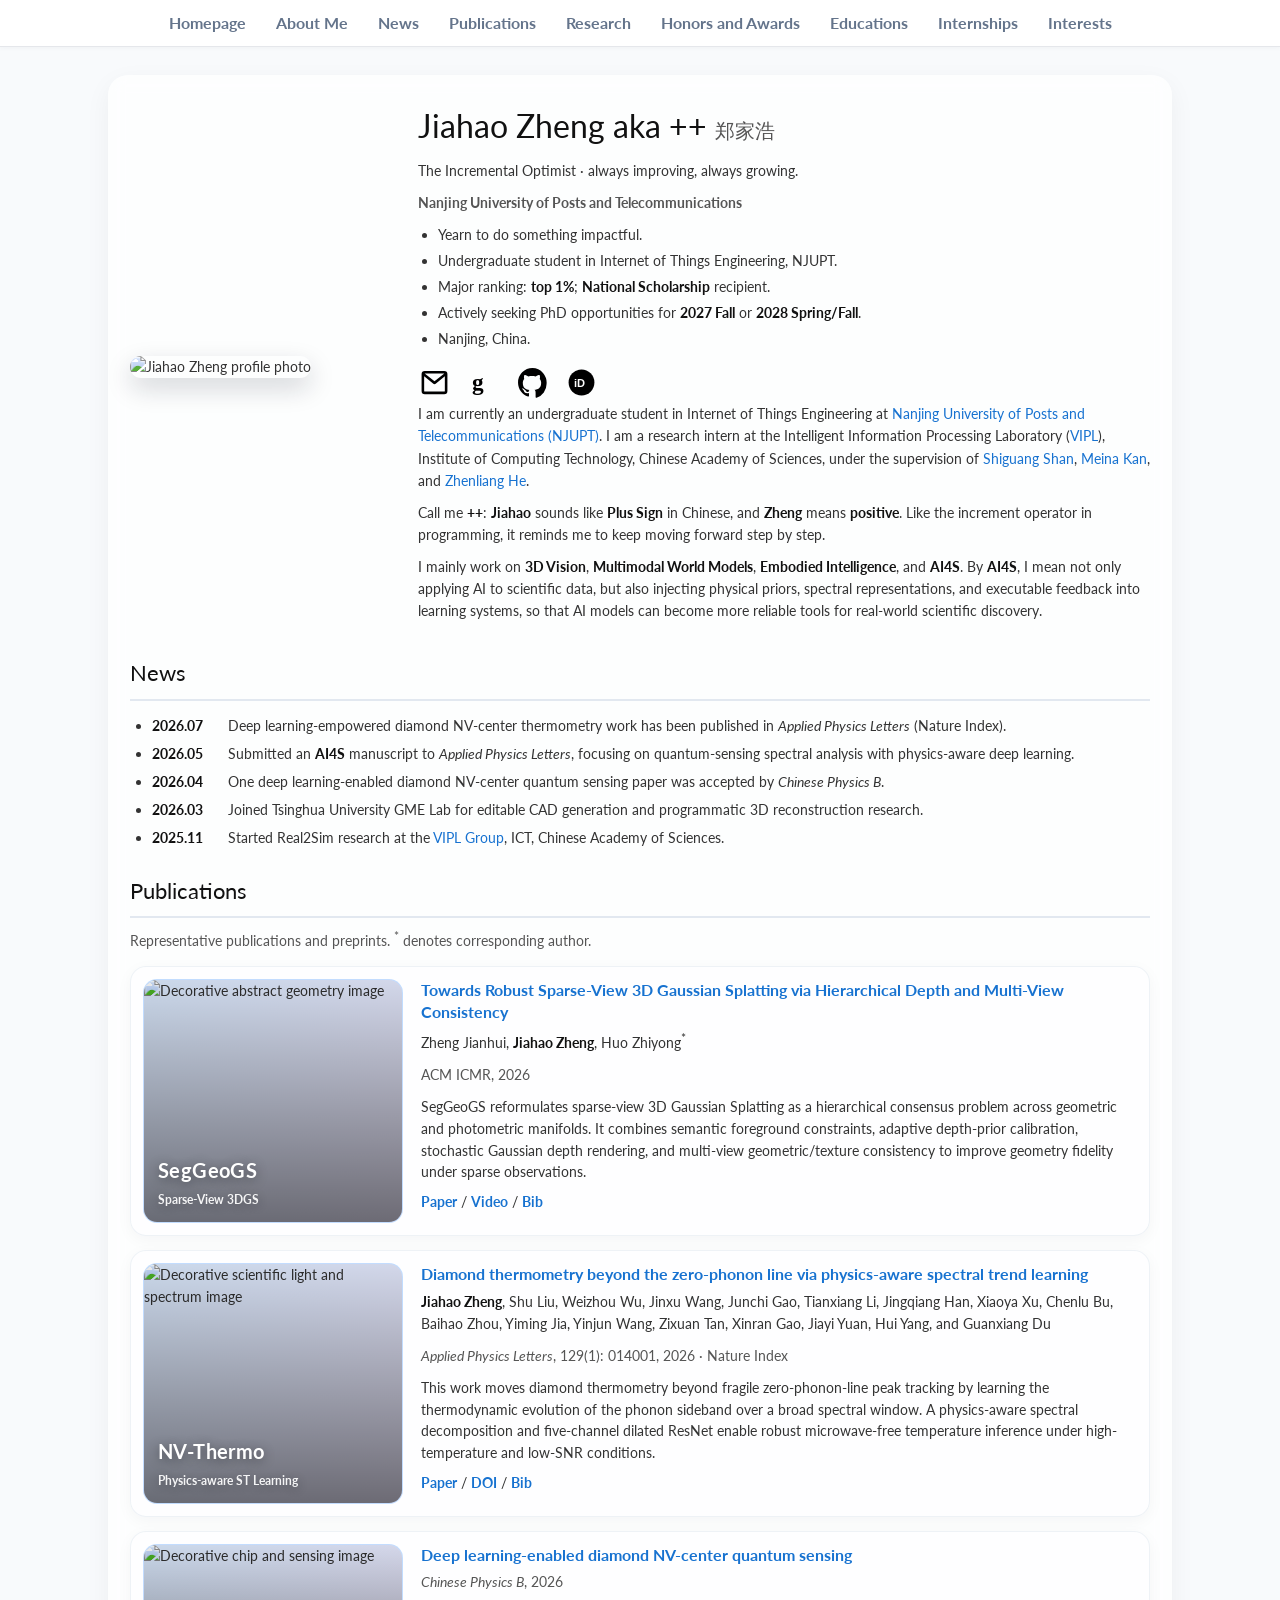
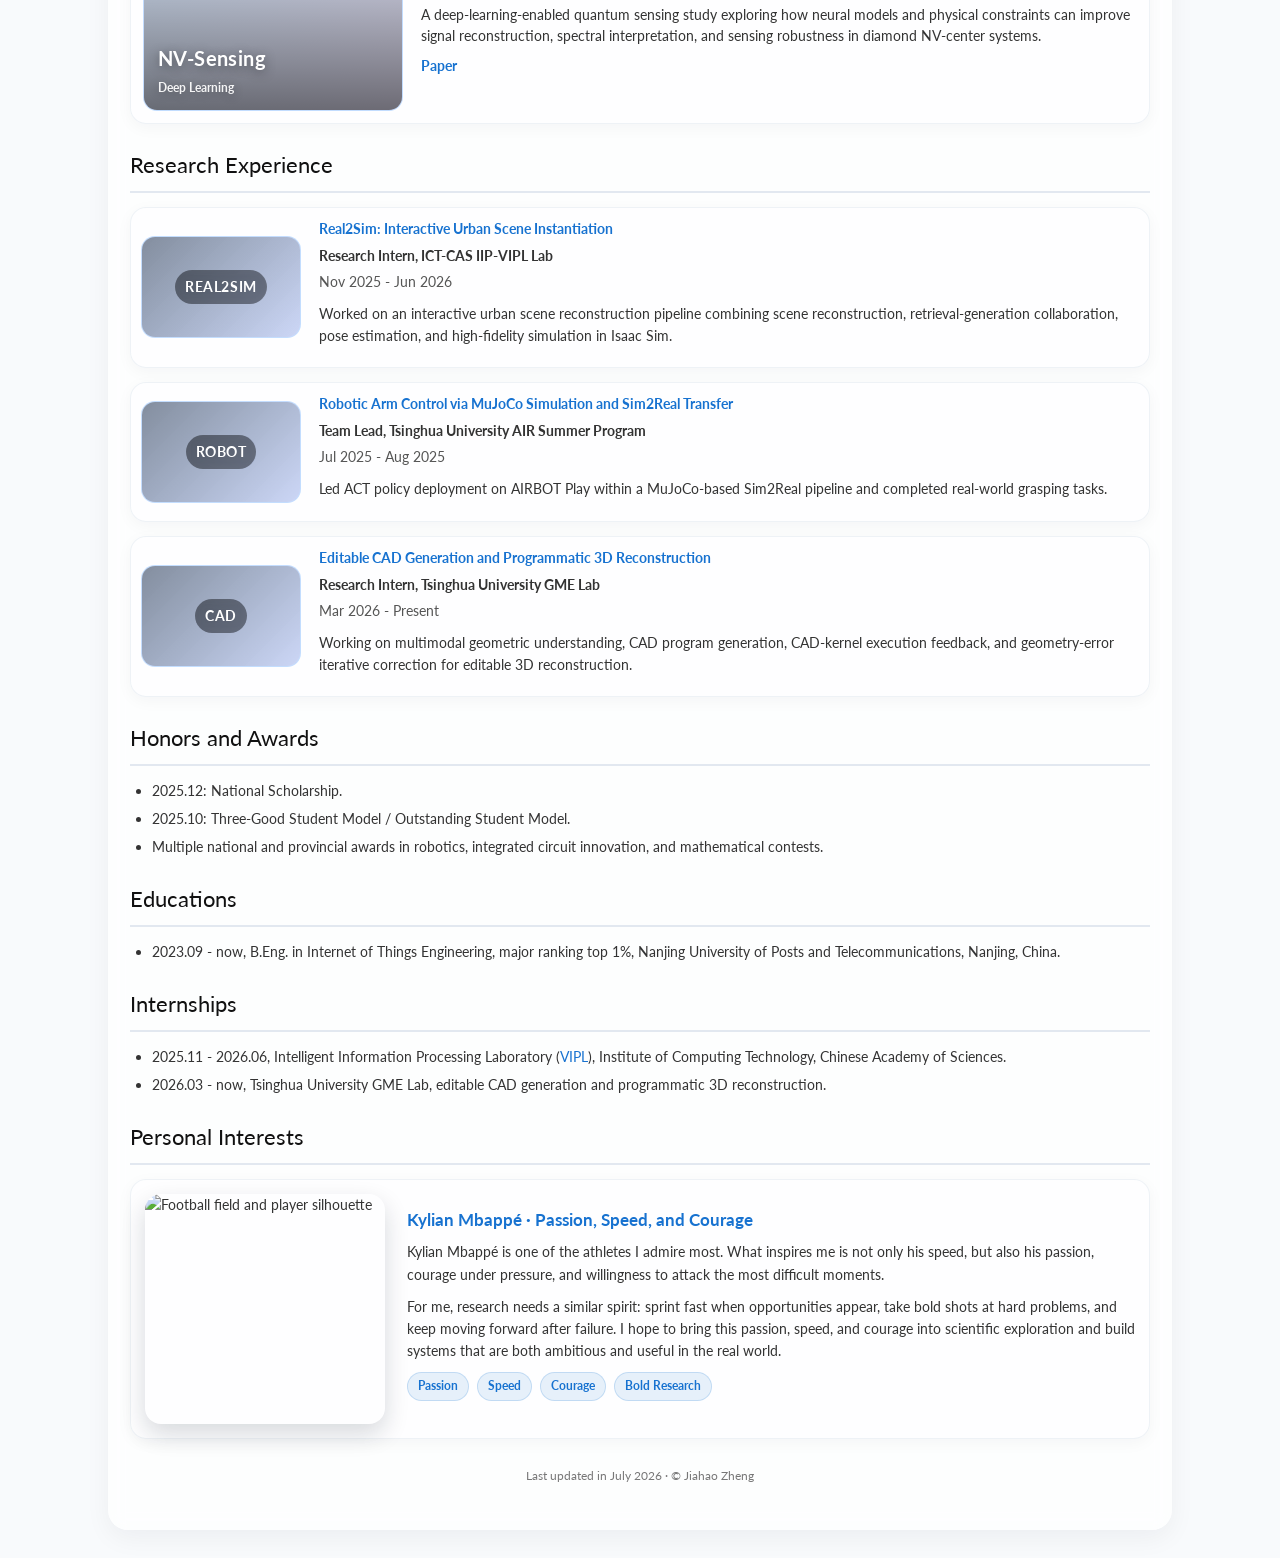
==== commit 2930d43b: "Replace AI4S++ with AI4S" ====
--- a/index.html
+++ b/index.html
@@ -55,7 +55,7 @@
           Call me <strong>++</strong>: <strong>Jiahao</strong> sounds like <strong>Plus Sign</strong> in Chinese, and <strong>Zheng</strong> means <strong>positive</strong>. Like the increment operator in programming, it reminds me to keep moving forward step by step.
         </p>
         <p>
-          I mainly work on <strong>3D Vision</strong>, <strong>Multimodal World Models</strong>, <strong>Embodied Intelligence</strong>, and <strong>AI4S++</strong>. By <strong>AI4S++</strong>, I mean not only applying AI to scientific data, but also injecting physical priors, spectral representations, and executable feedback into learning systems, so that AI models can become more reliable tools for real-world scientific discovery.
+          I mainly work on <strong>3D Vision</strong>, <strong>Multimodal World Models</strong>, <strong>Embodied Intelligence</strong>, and <strong>AI4S</strong>. By <strong>AI4S</strong>, I mean not only applying AI to scientific data, but also injecting physical priors, spectral representations, and executable feedback into learning systems, so that AI models can become more reliable tools for real-world scientific discovery.
         </p>
       </div>
     </header>
@@ -64,7 +64,7 @@
       <h2>News</h2>
       <ul class="news-list">
         <li><span>2026.07</span> Deep learning-empowered diamond NV-center thermometry work has been published in <em>Applied Physics Letters</em> (Nature Index).</li>
-        <li><span>2026.05</span> Submitted an <strong>AI4S++</strong> manuscript to <em>Applied Physics Letters</em>, focusing on quantum-sensing spectral analysis with physics-aware deep learning.</li>
+        <li><span>2026.05</span> Submitted an <strong>AI4S</strong> manuscript to <em>Applied Physics Letters</em>, focusing on quantum-sensing spectral analysis with physics-aware deep learning.</li>
         <li><span>2026.04</span> One deep learning-enabled diamond NV-center quantum sensing paper was accepted by <em>Chinese Physics B</em>.</li>
         <li><span>2026.03</span> Joined Tsinghua University GME Lab for editable CAD generation and programmatic 3D reconstruction research.</li>
         <li><span>2025.11</span> Started Real2Sim research at the <a href="https://vipl.ict.ac.cn/" target="_blank" rel="noreferrer">VIPL Group</a>, ICT, Chinese Academy of Sciences.</li>
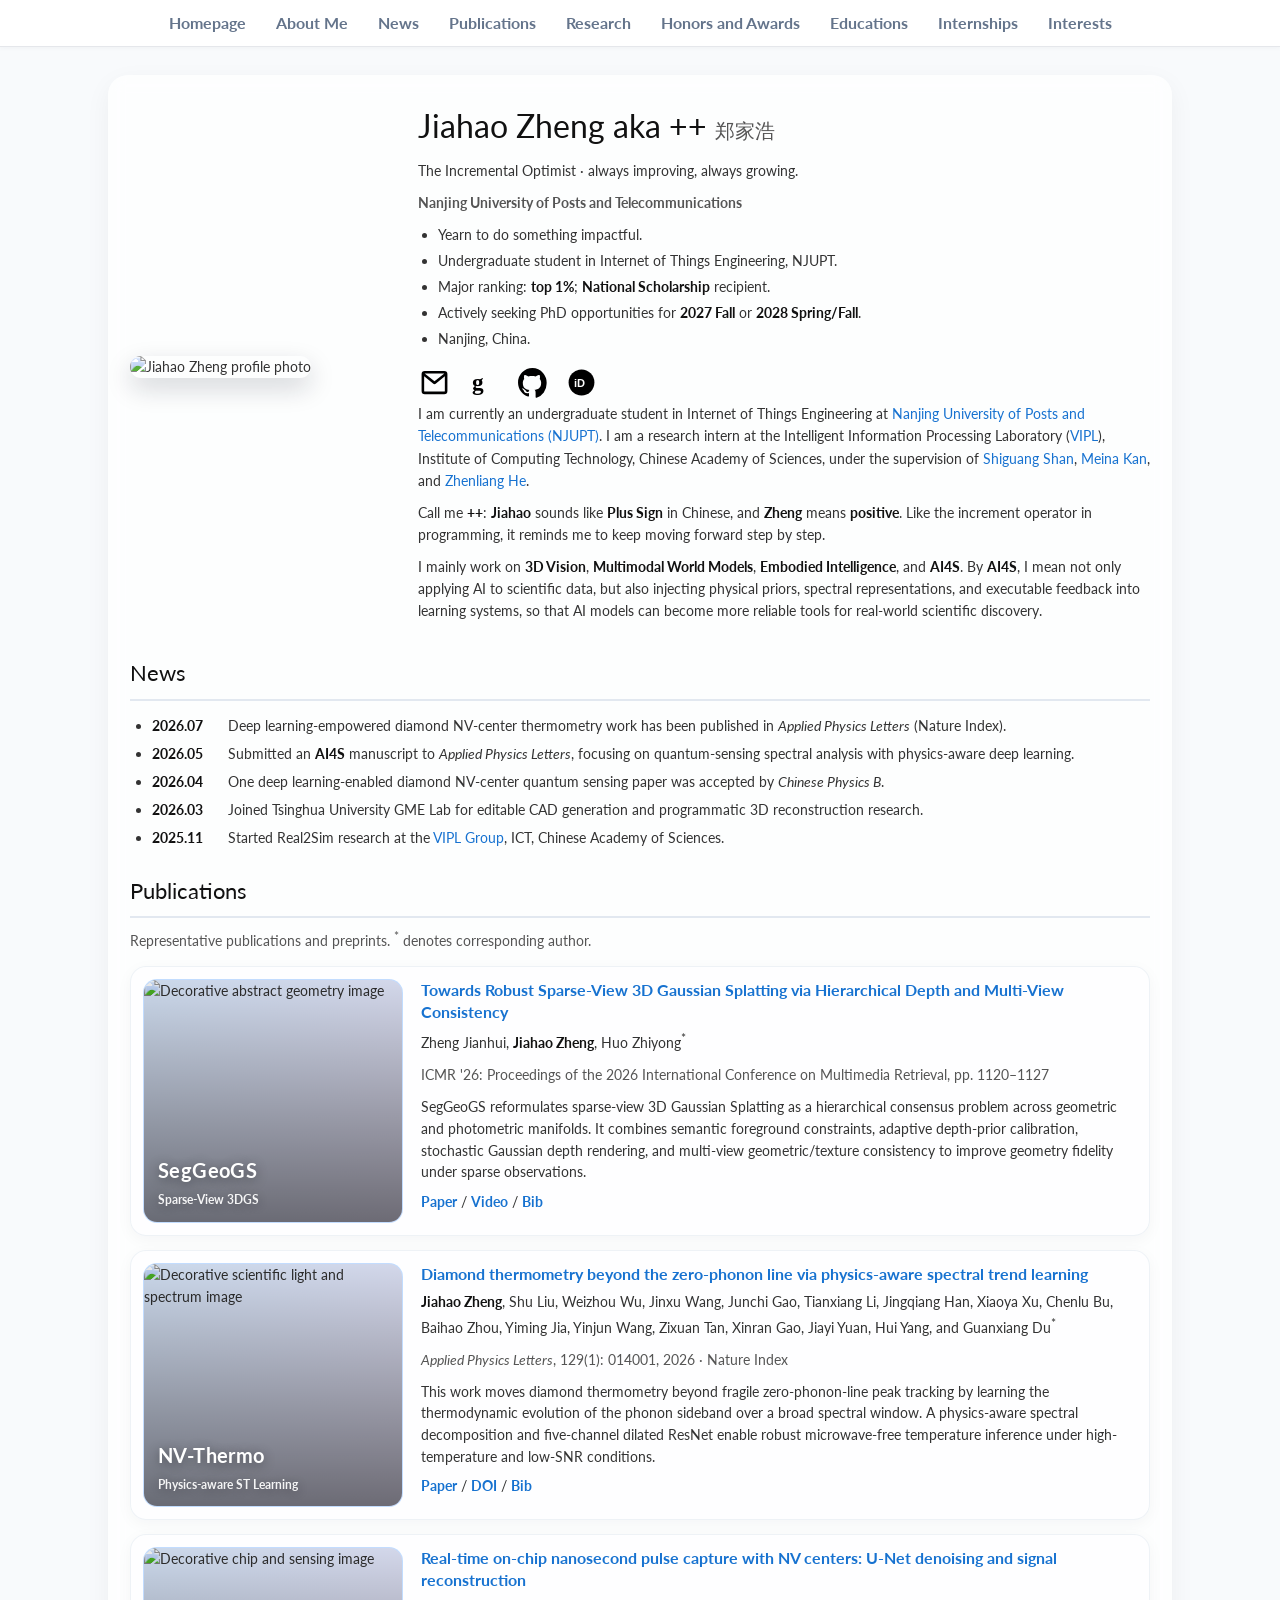
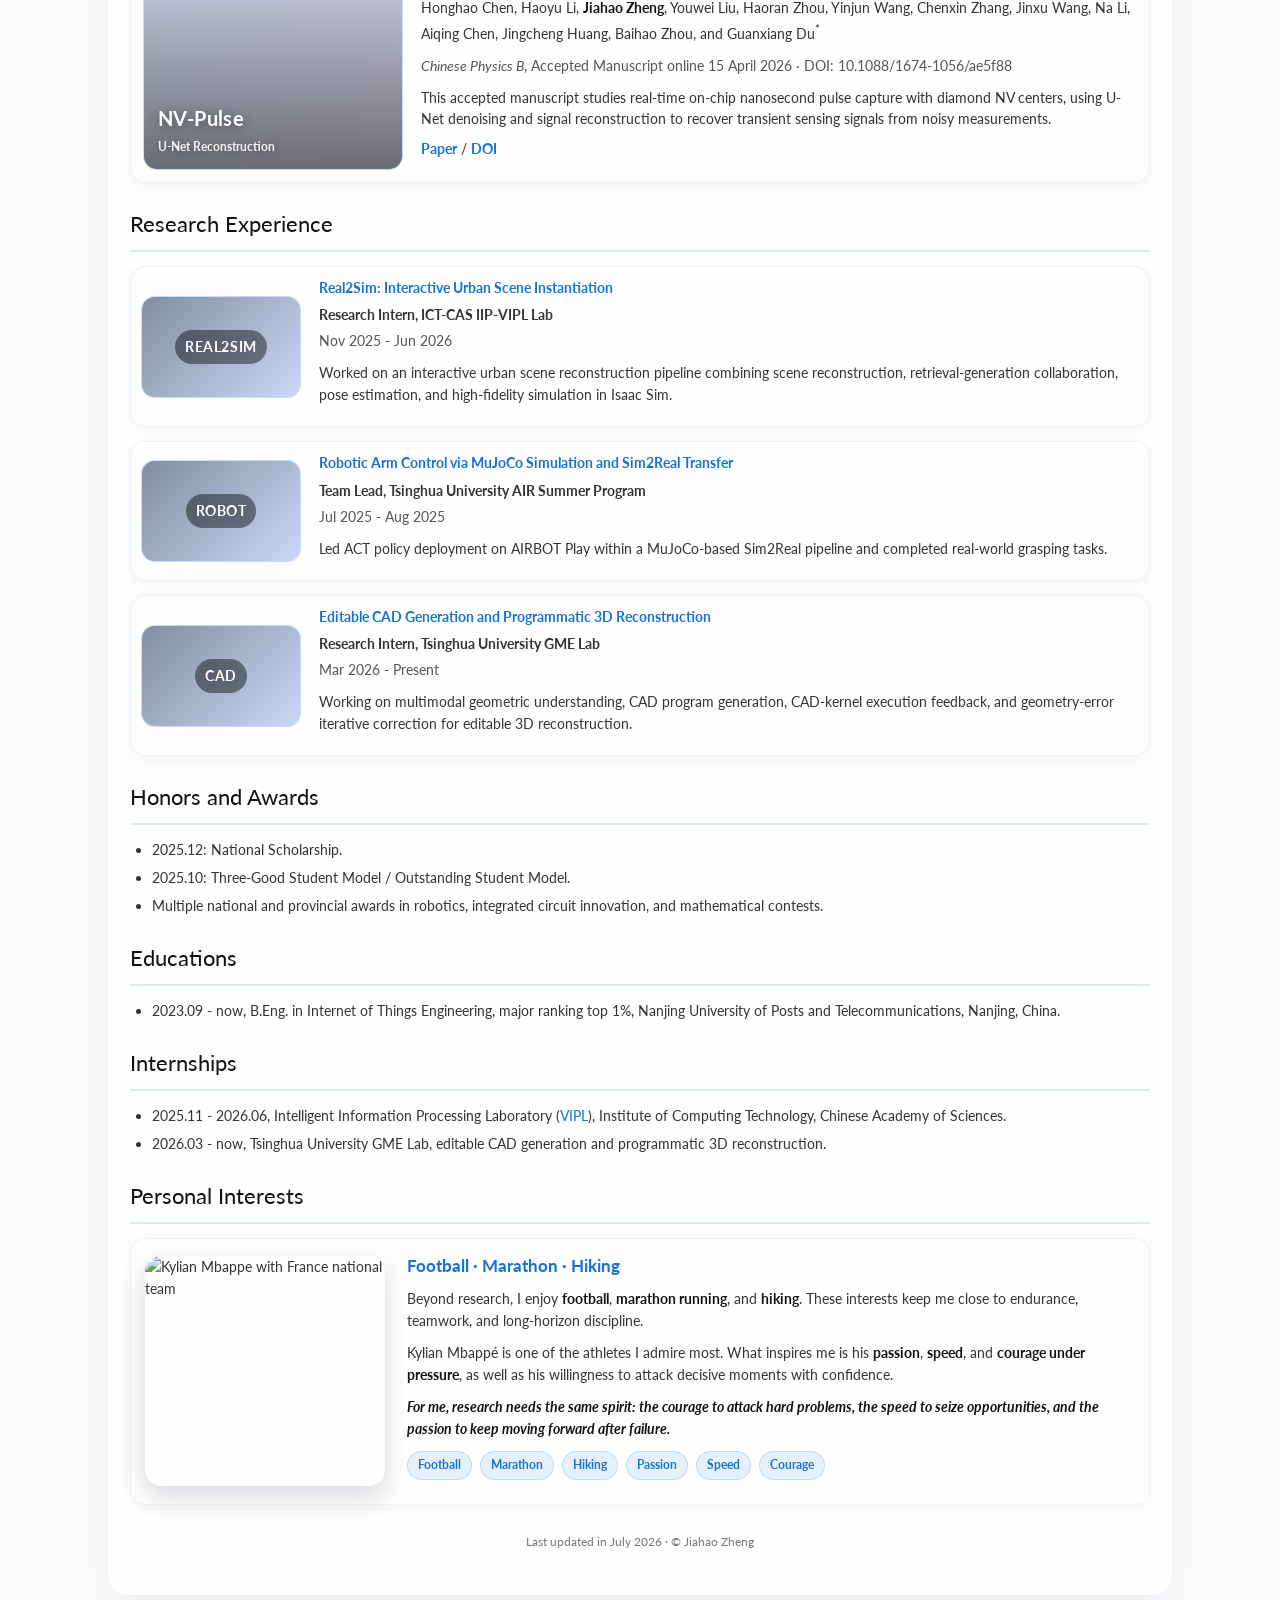
==== commit 6d294eb0: "Refine publication details and interests" ====
--- a/index.html
+++ b/index.html
@@ -77,13 +77,13 @@
 
       <article class="pub-entry">
         <div class="pub-visual">
-          <img src="https://images.unsplash.com/photo-1635070041078-e363dbe005cb?auto=format&fit=crop&w=700&q=80" alt="Decorative abstract geometry image">
+          <img src="https://images.unsplash.com/photo-1635070041078-e363dbe005cb?auto=format&fit=crop&w=900&q=80" alt="Decorative abstract geometry image">
           <div class="pub-tag"><span>SegGeoGS</span><small>Sparse-View 3DGS</small></div>
         </div>
         <div class="pub-body">
           <h3>Towards Robust Sparse-View 3D Gaussian Splatting via Hierarchical Depth and Multi-View Consistency</h3>
           <p class="authors">Zheng Jianhui, <strong>Jiahao Zheng</strong>, Huo Zhiyong<sup>*</sup></p>
-          <p class="venue">ACM ICMR, 2026</p>
+          <p class="venue">ICMR '26: Proceedings of the 2026 International Conference on Multimedia Retrieval, pp. 1120–1127</p>
           <p class="pub-desc">SegGeoGS reformulates sparse-view 3D Gaussian Splatting as a hierarchical consensus problem across geometric and photometric manifolds. It combines semantic foreground constraints, adaptive depth-prior calibration, stochastic Gaussian depth rendering, and multi-view geometric/texture consistency to improve geometry fidelity under sparse observations.</p>
           <p class="pub-links"><a href="https://doi.org/10.1145/3805622.3810640" target="_blank" rel="noreferrer">Paper</a> / <a href="https://youtu.be/wxwsPnEt7VY" target="_blank" rel="noreferrer">Video</a> / <a href="#" title="@inbook{10.1145/3805622.3810640, author={Zheng, Jianhui and Huo, Zhiyong and Zheng, Jiahao}, title={Towards Robust Sparse-View 3D Gaussian Splatting via Hierarchical Depth and Multi-View Consistency}, booktitle={Proceedings of the 2026 International Conference on Multimedia Retrieval}, pages={1120--1127}, year={2026}, doi={10.1145/3805622.3810640}}">Bib</a></p>
         </div>
@@ -91,12 +91,12 @@
 
       <article class="pub-entry">
         <div class="pub-visual">
-          <img src="https://images.unsplash.com/photo-1614728894747-a83421e2b9c9?auto=format&fit=crop&w=700&q=80" alt="Decorative scientific light and spectrum image">
+          <img src="https://images.unsplash.com/photo-1614728894747-a83421e2b9c9?auto=format&fit=crop&w=900&q=80" alt="Decorative scientific light and spectrum image">
           <div class="pub-tag"><span>NV-Thermo</span><small>Physics-aware ST Learning</small></div>
         </div>
         <div class="pub-body">
           <h3>Diamond thermometry beyond the zero-phonon line via physics-aware spectral trend learning</h3>
-          <p class="authors"><strong>Jiahao Zheng</strong>, Shu Liu, Weizhou Wu, Jinxu Wang, Junchi Gao, Tianxiang Li, Jingqiang Han, Xiaoya Xu, Chenlu Bu, Baihao Zhou, Yiming Jia, Yinjun Wang, Zixuan Tan, Xinran Gao, Jiayi Yuan, Hui Yang, and Guanxiang Du</p>
+          <p class="authors"><strong>Jiahao Zheng</strong>, Shu Liu, Weizhou Wu, Jinxu Wang, Junchi Gao, Tianxiang Li, Jingqiang Han, Xiaoya Xu, Chenlu Bu, Baihao Zhou, Yiming Jia, Yinjun Wang, Zixuan Tan, Xinran Gao, Jiayi Yuan, Hui Yang, and Guanxiang Du<sup>*</sup></p>
           <p class="venue"><em>Applied Physics Letters</em>, 129(1): 014001, 2026 · Nature Index</p>
           <p class="pub-desc">This work moves diamond thermometry beyond fragile zero-phonon-line peak tracking by learning the thermodynamic evolution of the phonon sideband over a broad spectral window. A physics-aware spectral decomposition and five-channel dilated ResNet enable robust microwave-free temperature inference under high-temperature and low-SNR conditions.</p>
           <p class="pub-links"><a href="https://pubs.aip.org/aip/apl/article-abstract/129/1/014001/3397569/Diamond-thermometry-beyond-the-zero-phonon-line?redirectedFrom=fulltext" target="_blank" rel="noreferrer">Paper</a> / <a href="https://doi.org/10.1063/5.0339528" target="_blank" rel="noreferrer">DOI</a> / <a href="#" title="@article{10.1063/5.0339528, author={Zheng, Jiahao and Liu, Shu and Wu, Weizhou and Wang, Jinxu and Gao, Junchi and Li, Tianxiang and Han, Jingqiang and Xu, Xiaoya and Bu, Chenlu and Zhou, Baihao and Jia, Yiming and Wang, Yinjun and Tan, Zixuan and Gao, Xinran and Yuan, Jiayi and Yang, Hui and Du, Guanxiang}, title={Diamond thermometry beyond the zero-phonon line via physics-aware spectral trend learning}, journal={Applied Physics Letters}, volume={129}, number={1}, pages={014001}, year={2026}, doi={10.1063/5.0339528}}">Bib</a></p>
@@ -105,14 +105,15 @@
 
       <article class="pub-entry">
         <div class="pub-visual">
-          <img src="https://images.unsplash.com/photo-1518770660439-4636190af475?auto=format&fit=crop&w=700&q=80" alt="Decorative chip and sensing image">
-          <div class="pub-tag"><span>NV-Sensing</span><small>Deep Learning</small></div>
+          <img src="https://images.unsplash.com/photo-1518770660439-4636190af475?auto=format&fit=crop&w=900&q=80" alt="Decorative chip and sensing image">
+          <div class="pub-tag"><span>NV-Pulse</span><small>U-Net Reconstruction</small></div>
         </div>
         <div class="pub-body">
-          <h3>Deep learning-enabled diamond NV-center quantum sensing</h3>
-          <p class="venue"><em>Chinese Physics B</em>, 2026</p>
-          <p class="pub-desc">A deep-learning-enabled quantum sensing study exploring how neural models and physical constraints can improve signal reconstruction, spectral interpretation, and sensing robustness in diamond NV-center systems.</p>
-          <p class="pub-links"><a href="https://iopscience.iop.org/article/10.1088/1674-1056/ae5f88" target="_blank" rel="noreferrer">Paper</a></p>
+          <h3>Real-time on-chip nanosecond pulse capture with NV centers: U-Net denoising and signal reconstruction</h3>
+          <p class="authors">Honghao Chen, Haoyu Li, <strong>Jiahao Zheng</strong>, Youwei Liu, Haoran Zhou, Yinjun Wang, Chenxin Zhang, Jinxu Wang, Na Li, Aiqing Chen, Jingcheng Huang, Baihao Zhou, and Guanxiang Du<sup>*</sup></p>
+          <p class="venue"><em>Chinese Physics B</em>, Accepted Manuscript online 15 April 2026 · DOI: 10.1088/1674-1056/ae5f88</p>
+          <p class="pub-desc">This accepted manuscript studies real-time on-chip nanosecond pulse capture with diamond NV centers, using U-Net denoising and signal reconstruction to recover transient sensing signals from noisy measurements.</p>
+          <p class="pub-links"><a href="https://iopscience.iop.org/article/10.1088/1674-1056/ae5f88" target="_blank" rel="noreferrer">Paper</a> / <a href="https://doi.org/10.1088/1674-1056/ae5f88" target="_blank" rel="noreferrer">DOI</a></p>
         </div>
       </article>
     </section>
@@ -176,13 +177,14 @@
       <h2>Personal Interests</h2>
       <article class="interest-card">
         <div class="interest-photo">
-          <img src="https://images.unsplash.com/photo-1431324155629-1a6deb1dec8d?auto=format&fit=crop&w=900&q=80" alt="Football field and player silhouette">
+          <img src="https://upload.wikimedia.org/wikipedia/commons/thumb/9/95/Kylian_Mbappe_France_v_Senegal_16_June_2026-391_%28cropped%29.jpg/500px-Kylian_Mbappe_France_v_Senegal_16_June_2026-391_%28cropped%29.jpg" alt="Kylian Mbappe with France national team">
         </div>
         <div class="interest-body">
-          <h3>Kylian Mbappé · Passion, Speed, and Courage</h3>
-          <p>Kylian Mbappé is one of the athletes I admire most. What inspires me is not only his speed, but also his passion, courage under pressure, and willingness to attack the most difficult moments.</p>
-          <p>For me, research needs a similar spirit: sprint fast when opportunities appear, take bold shots at hard problems, and keep moving forward after failure. I hope to bring this passion, speed, and courage into scientific exploration and build systems that are both ambitious and useful in the real world.</p>
-          <p class="interest-tags"><span>Passion</span><span>Speed</span><span>Courage</span><span>Bold Research</span></p>
+          <h3>Football · Marathon · Hiking</h3>
+          <p>Beyond research, I enjoy <strong>football</strong>, <strong>marathon running</strong>, and <strong>hiking</strong>. These interests keep me close to endurance, teamwork, and long-horizon discipline.</p>
+          <p>Kylian Mbappé is one of the athletes I admire most. What inspires me is his <strong>passion</strong>, <strong>speed</strong>, and <strong>courage under pressure</strong>, as well as his willingness to attack decisive moments with confidence.</p>
+          <p><strong><em>For me, research needs the same spirit: the courage to attack hard problems, the speed to seize opportunities, and the passion to keep moving forward after failure.</em></strong></p>
+          <p class="interest-tags"><span>Football</span><span>Marathon</span><span>Hiking</span><span>Passion</span><span>Speed</span><span>Courage</span></p>
         </div>
       </article>
     </section>
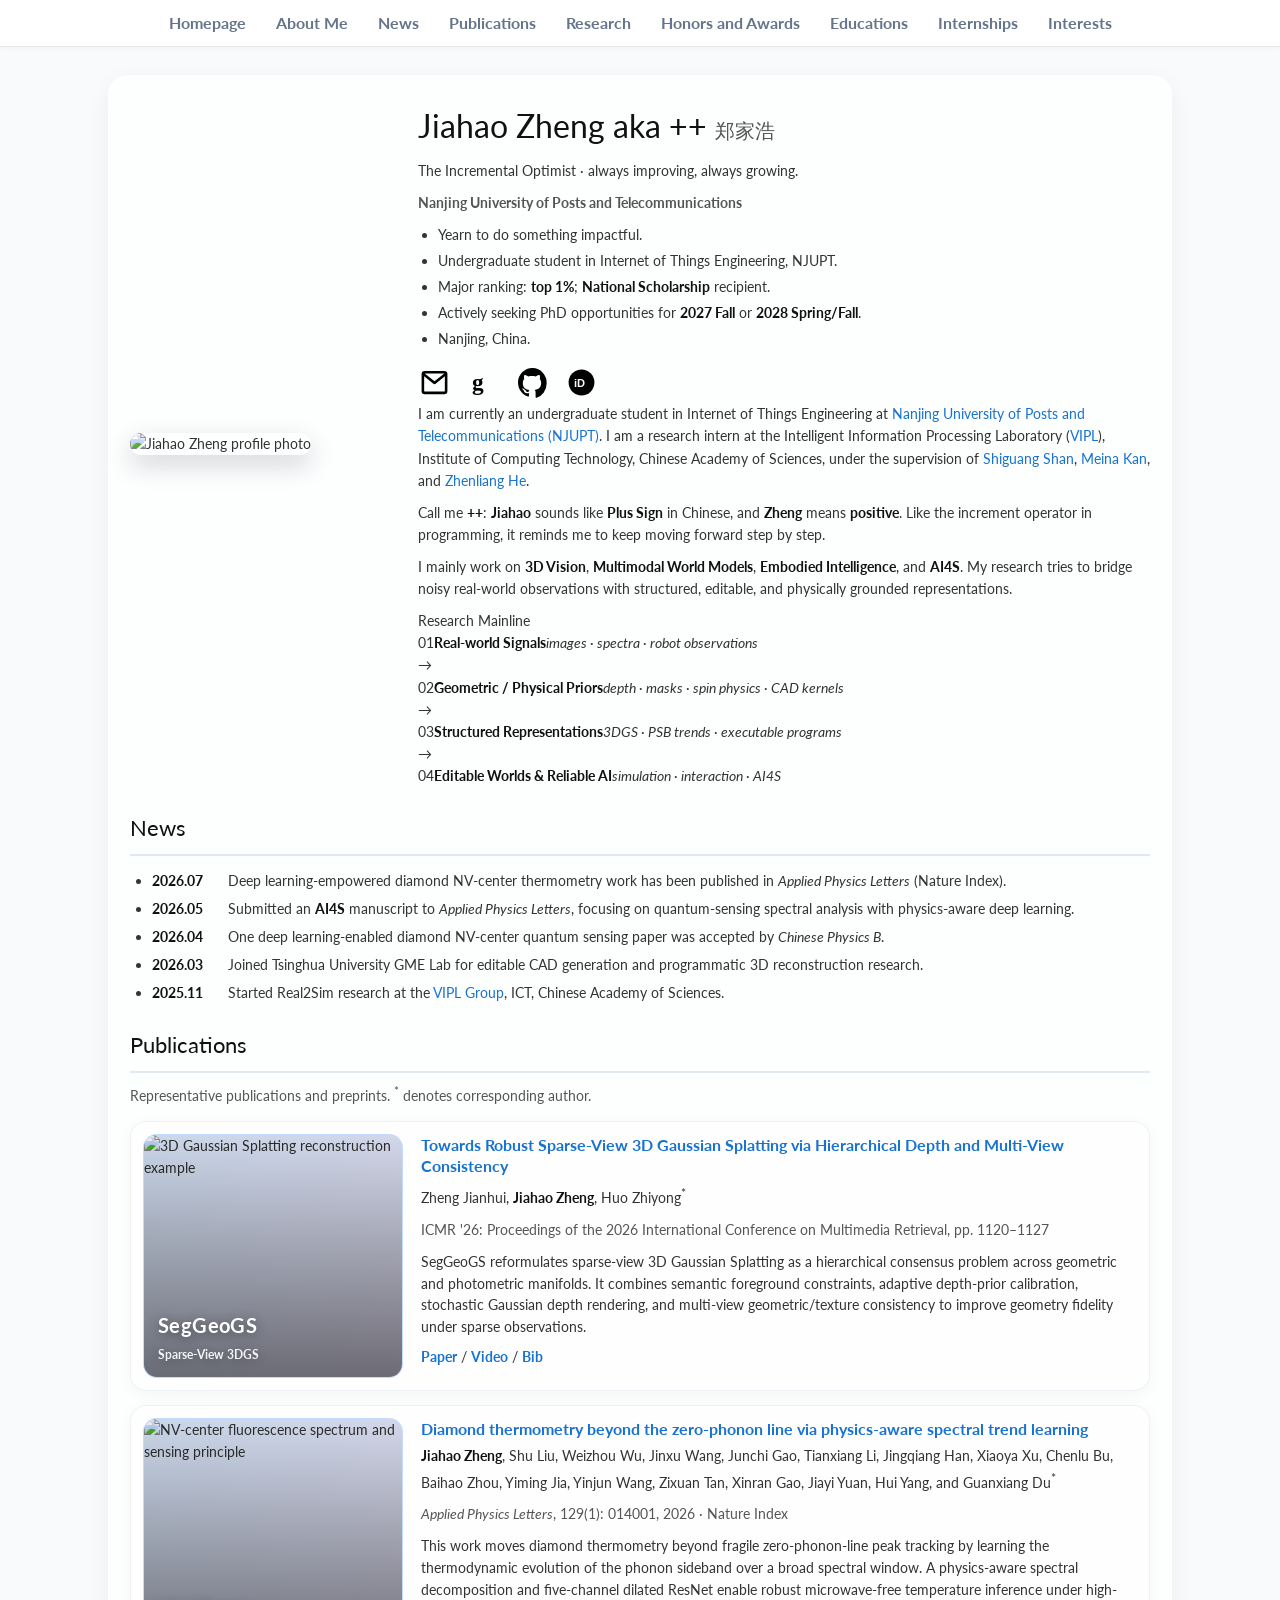
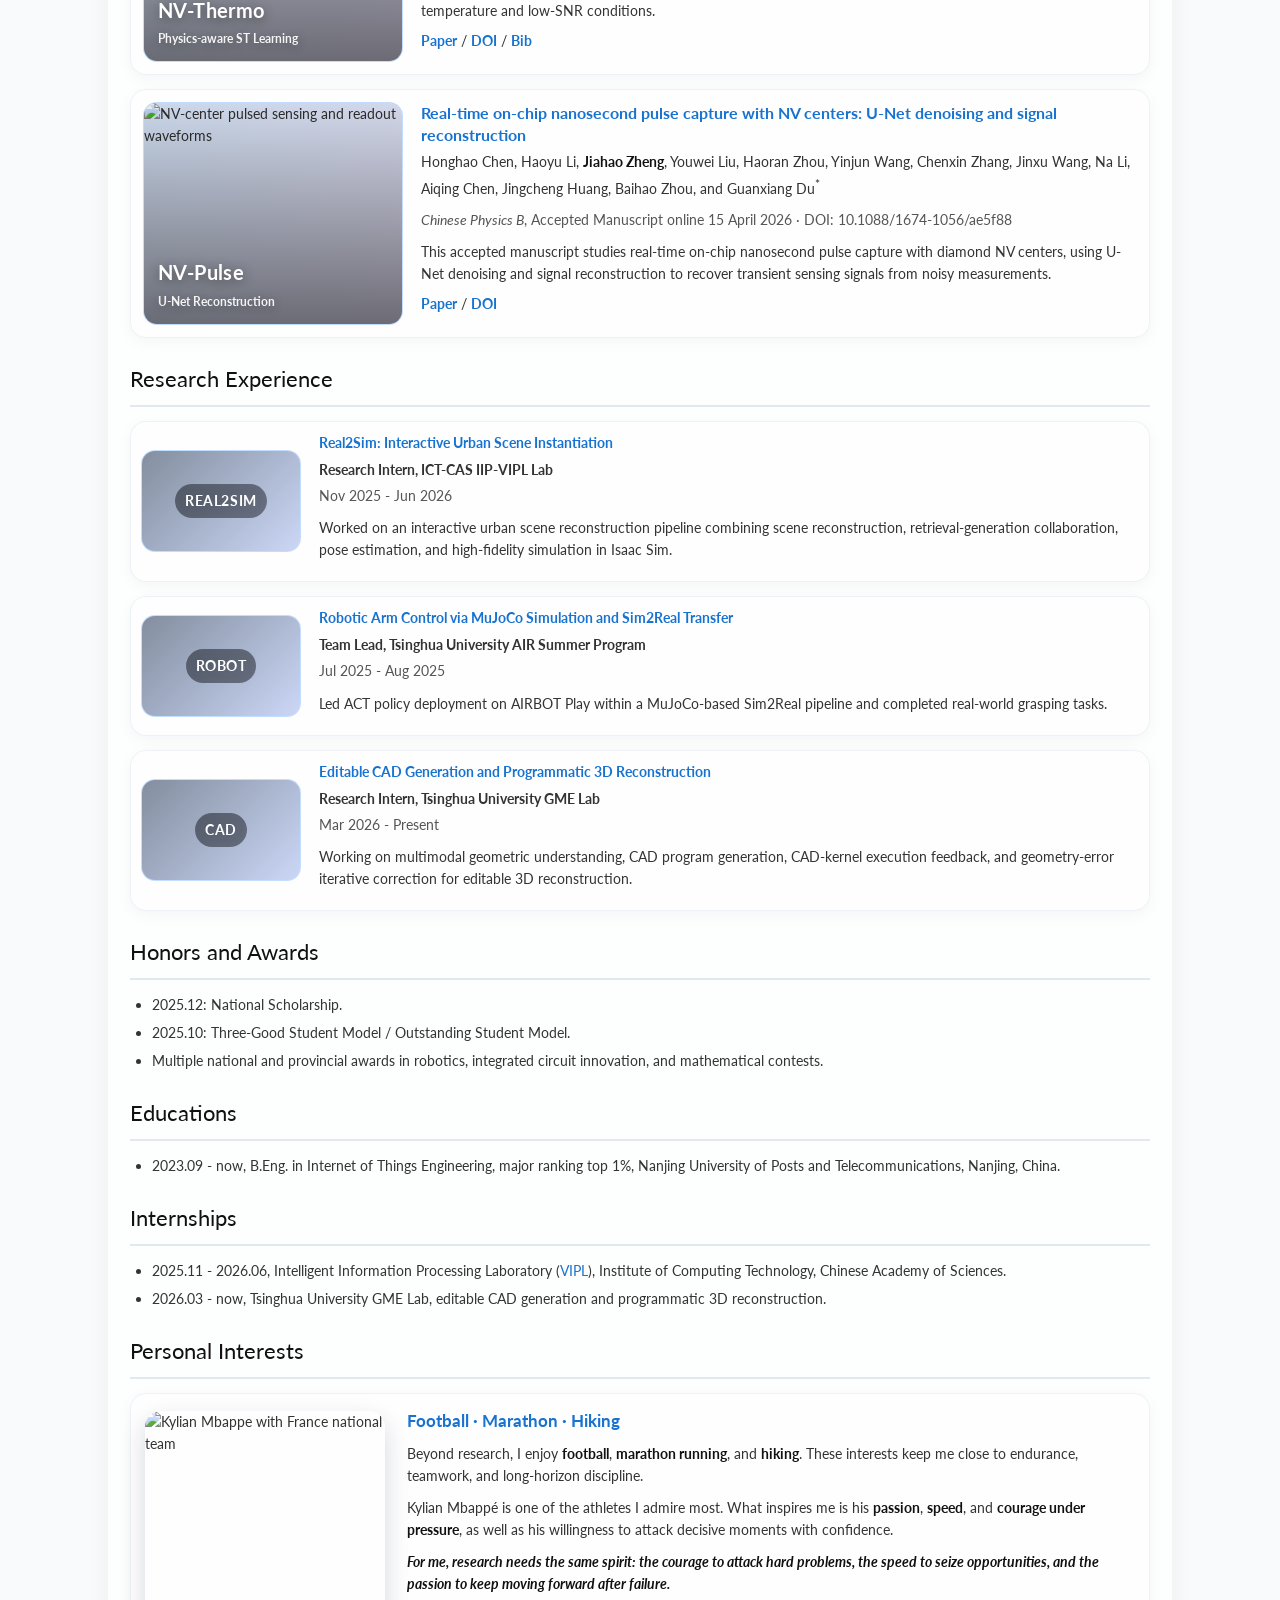
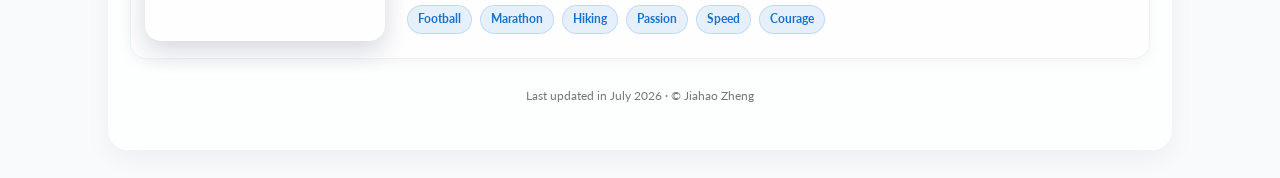
==== commit 98e85bdc: "Add research mainline and replace direction images" ====
--- a/index.html
+++ b/index.html
@@ -55,8 +55,20 @@
           Call me <strong>++</strong>: <strong>Jiahao</strong> sounds like <strong>Plus Sign</strong> in Chinese, and <strong>Zheng</strong> means <strong>positive</strong>. Like the increment operator in programming, it reminds me to keep moving forward step by step.
         </p>
         <p>
-          I mainly work on <strong>3D Vision</strong>, <strong>Multimodal World Models</strong>, <strong>Embodied Intelligence</strong>, and <strong>AI4S</strong>. By <strong>AI4S</strong>, I mean not only applying AI to scientific data, but also injecting physical priors, spectral representations, and executable feedback into learning systems, so that AI models can become more reliable tools for real-world scientific discovery.
+          I mainly work on <strong>3D Vision</strong>, <strong>Multimodal World Models</strong>, <strong>Embodied Intelligence</strong>, and <strong>AI4S</strong>. My research tries to bridge noisy real-world observations with structured, editable, and physically grounded representations.
         </p>
+        <div class="research-mainline" aria-label="Research mainline">
+          <div class="mainline-title">Research Mainline</div>
+          <div class="mainline-flow">
+            <div class="mainline-step"><span>01</span><strong>Real-world Signals</strong><em>images · spectra · robot observations</em></div>
+            <div class="mainline-arrow">→</div>
+            <div class="mainline-step"><span>02</span><strong>Geometric / Physical Priors</strong><em>depth · masks · spin physics · CAD kernels</em></div>
+            <div class="mainline-arrow">→</div>
+            <div class="mainline-step"><span>03</span><strong>Structured Representations</strong><em>3DGS · PSB trends · executable programs</em></div>
+            <div class="mainline-arrow">→</div>
+            <div class="mainline-step"><span>04</span><strong>Editable Worlds & Reliable AI</strong><em>simulation · interaction · AI4S</em></div>
+          </div>
+        </div>
       </div>
     </header>
 
@@ -77,7 +89,7 @@
 
       <article class="pub-entry">
         <div class="pub-visual">
-          <img src="https://images.unsplash.com/photo-1635070041078-e363dbe005cb?auto=format&fit=crop&w=900&q=80" alt="Decorative abstract geometry image">
+          <img src="https://repo-sam.inria.fr/fungraph/3d-gaussian-splatting/content/images/comparisons/ours_truck.png" alt="3D Gaussian Splatting reconstruction example">
           <div class="pub-tag"><span>SegGeoGS</span><small>Sparse-View 3DGS</small></div>
         </div>
         <div class="pub-body">
@@ -91,7 +103,7 @@
 
       <article class="pub-entry">
         <div class="pub-visual">
-          <img src="https://images.unsplash.com/photo-1614728894747-a83421e2b9c9?auto=format&fit=crop&w=900&q=80" alt="Decorative scientific light and spectrum image">
+          <img src="https://www.frontiersin.org/files/Articles/1034391/xml-images/fnins-16-1034391-g0001.webp" alt="NV-center fluorescence spectrum and sensing principle">
           <div class="pub-tag"><span>NV-Thermo</span><small>Physics-aware ST Learning</small></div>
         </div>
         <div class="pub-body">
@@ -105,7 +117,7 @@
 
       <article class="pub-entry">
         <div class="pub-visual">
-          <img src="https://images.unsplash.com/photo-1518770660439-4636190af475?auto=format&fit=crop&w=900&q=80" alt="Decorative chip and sensing image">
+          <img src="https://www.frontiersin.org/files/Articles/1034391/xml-images/fnins-16-1034391-g0002.webp" alt="NV-center pulsed sensing and readout waveforms">
           <div class="pub-tag"><span>NV-Pulse</span><small>U-Net Reconstruction</small></div>
         </div>
         <div class="pub-body">
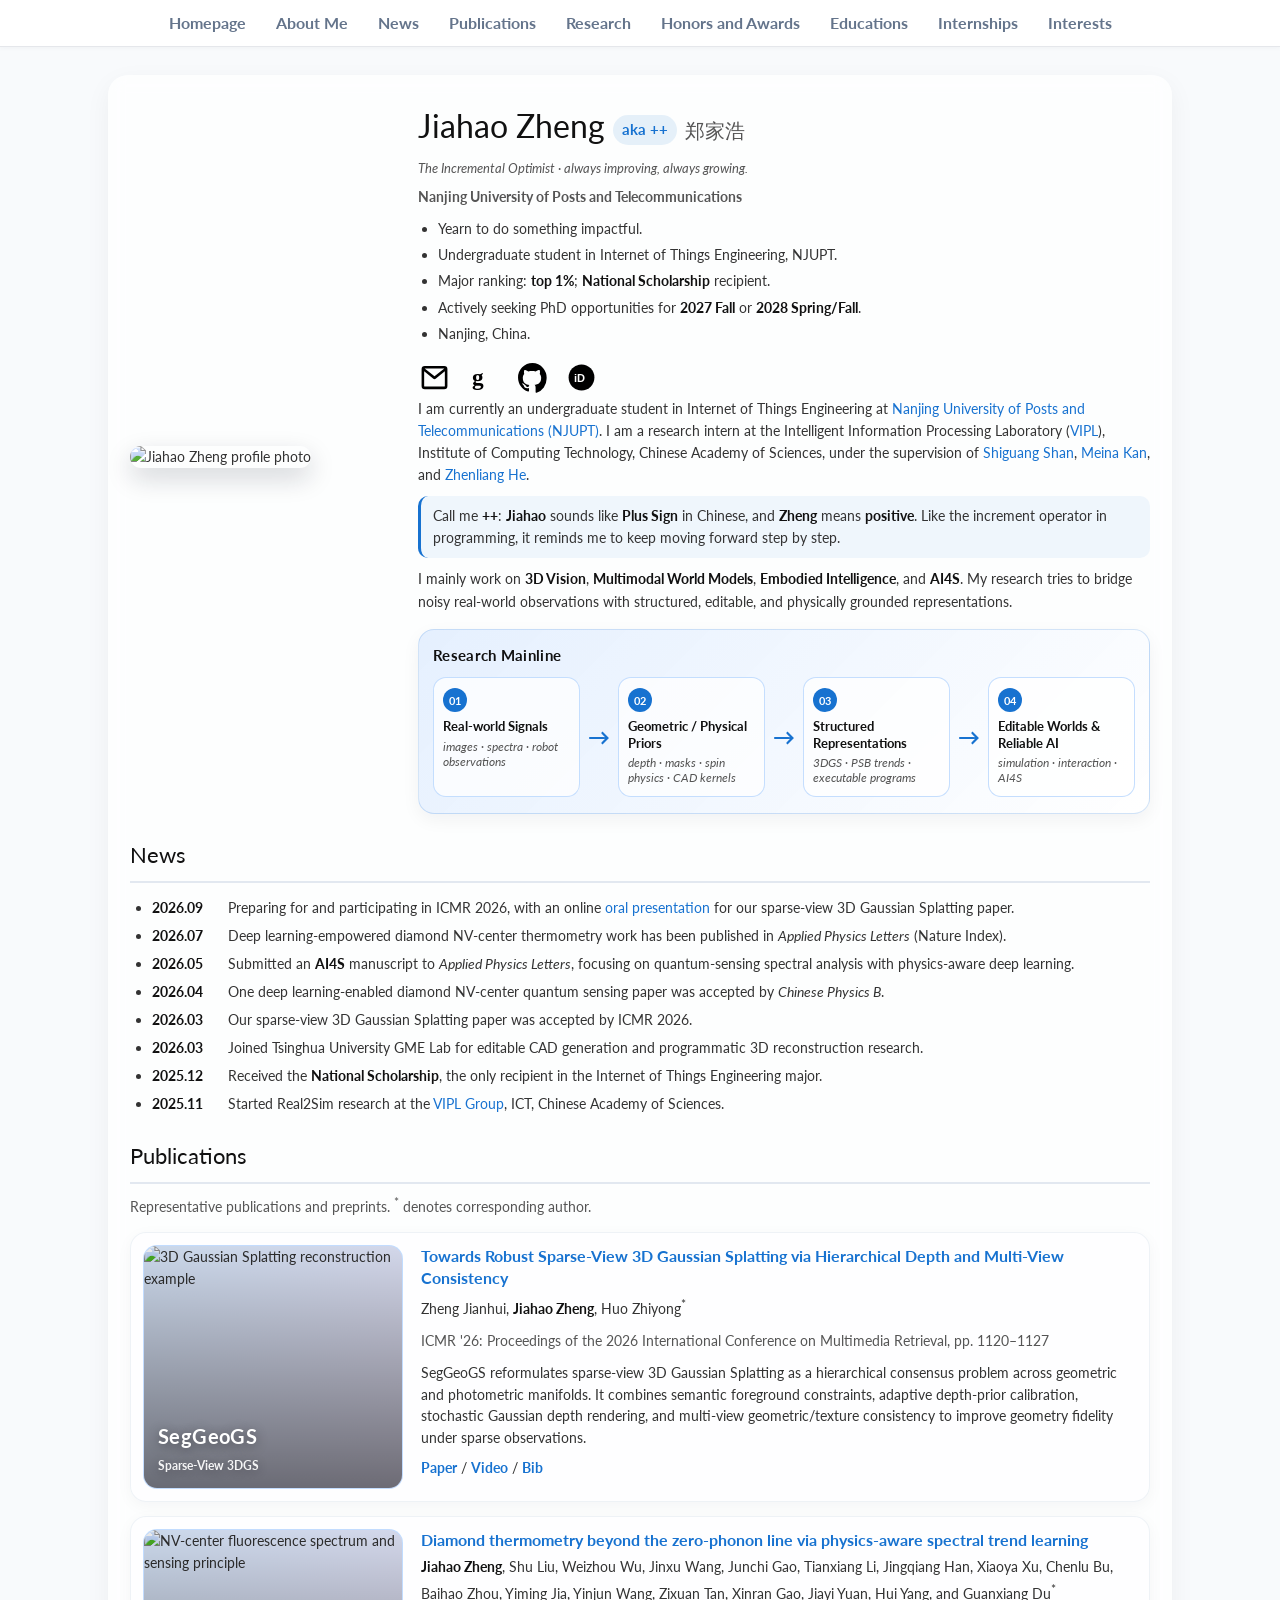
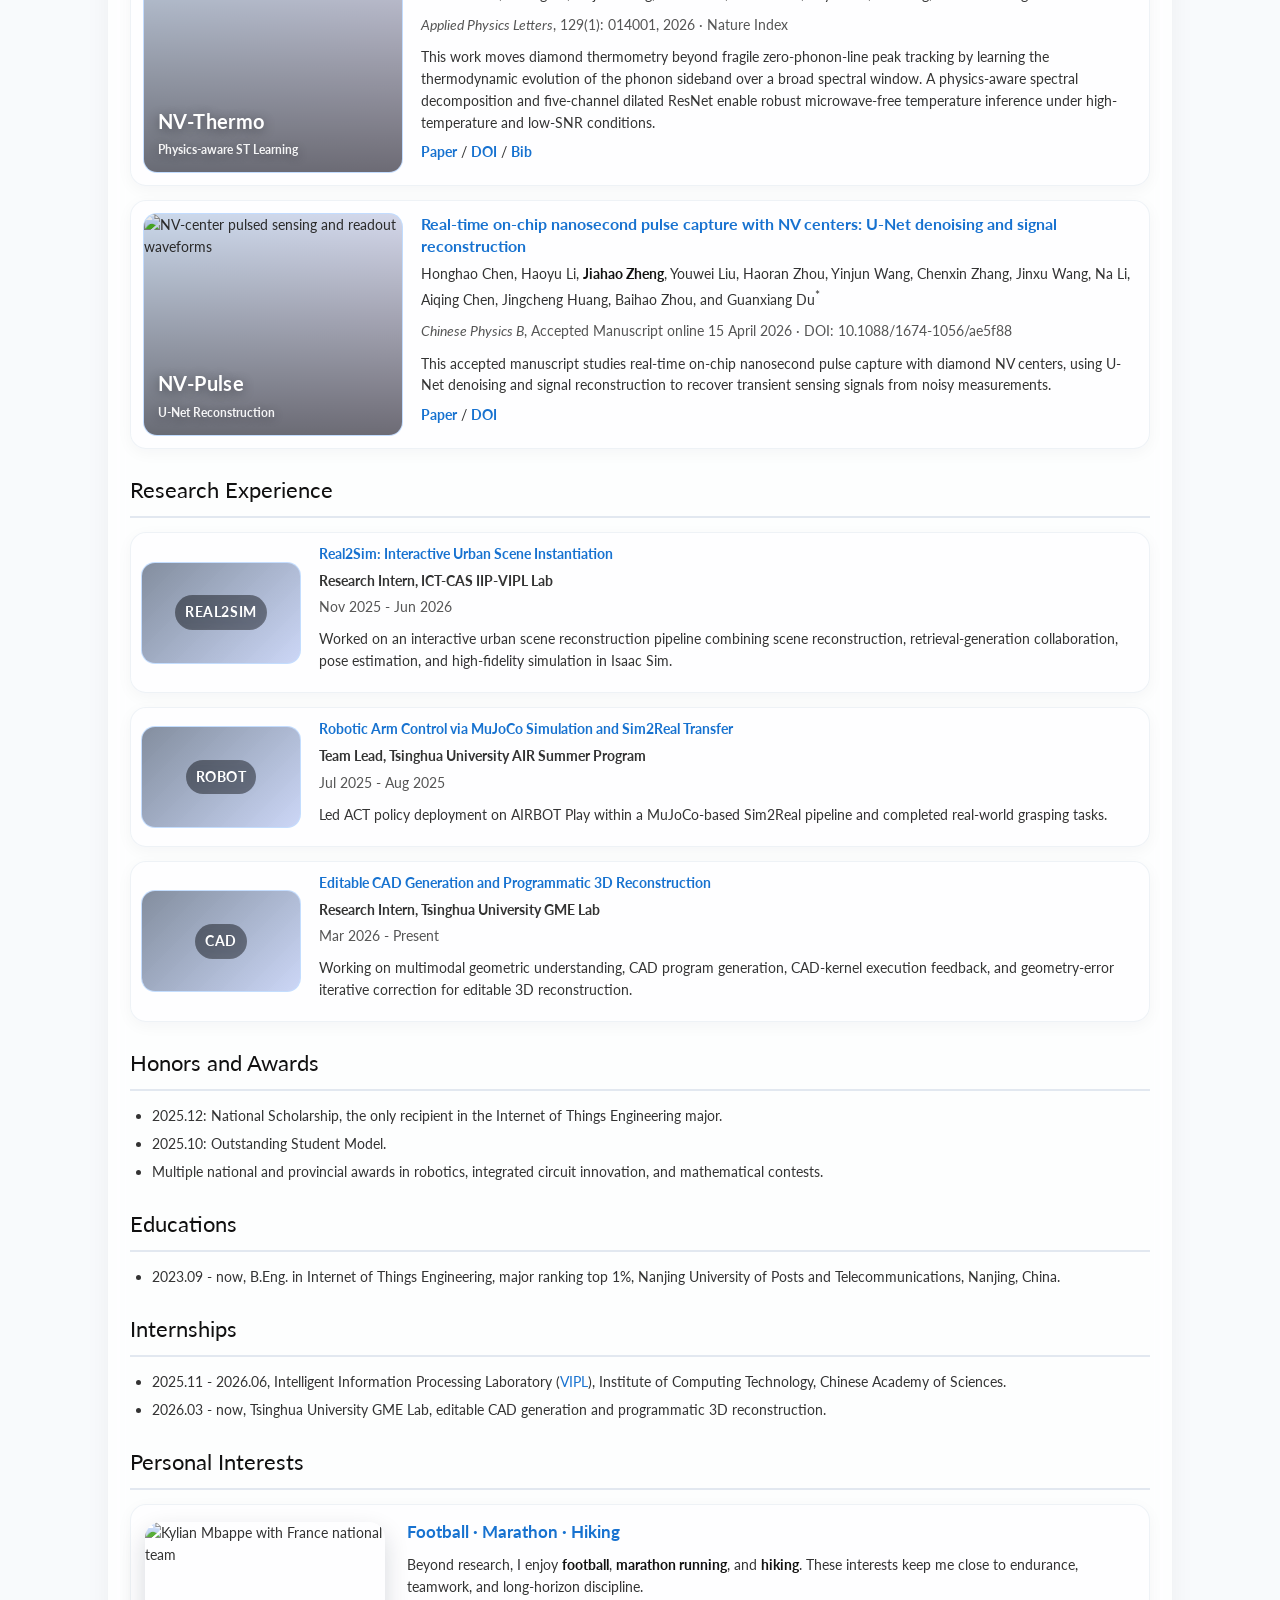
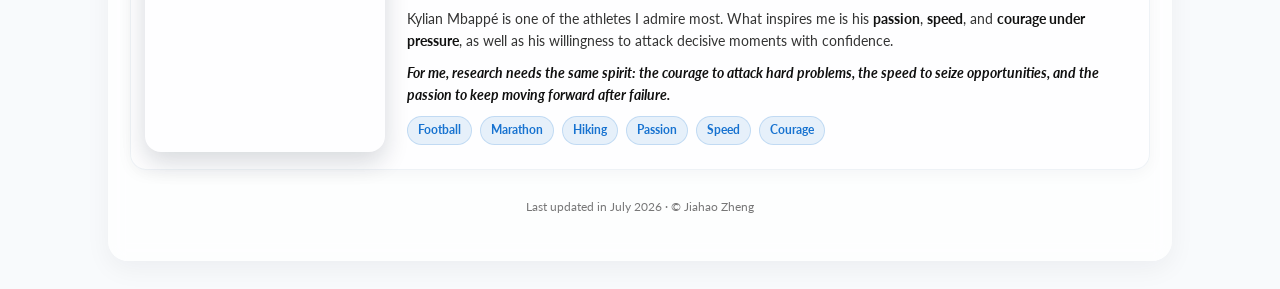
==== commit 3f5b5616: "Update news and honors entries" ====
--- a/index.html
+++ b/index.html
@@ -75,10 +75,13 @@
     <section class="section" id="news">
       <h2>News</h2>
       <ul class="news-list">
+        <li><span>2026.09</span> Preparing for and participating in ICMR 2026, with an online <a href="https://www.youtube.com/watch?v=wxwsPnEt7VY&t=17s" target="_blank" rel="noreferrer">oral presentation</a> for our sparse-view 3D Gaussian Splatting paper.</li>
         <li><span>2026.07</span> Deep learning-empowered diamond NV-center thermometry work has been published in <em>Applied Physics Letters</em> (Nature Index).</li>
         <li><span>2026.05</span> Submitted an <strong>AI4S</strong> manuscript to <em>Applied Physics Letters</em>, focusing on quantum-sensing spectral analysis with physics-aware deep learning.</li>
         <li><span>2026.04</span> One deep learning-enabled diamond NV-center quantum sensing paper was accepted by <em>Chinese Physics B</em>.</li>
+        <li><span>2026.03</span> Our sparse-view 3D Gaussian Splatting paper was accepted by ICMR 2026.</li>
         <li><span>2026.03</span> Joined Tsinghua University GME Lab for editable CAD generation and programmatic 3D reconstruction research.</li>
+        <li><span>2025.12</span> Received the <strong>National Scholarship</strong>, the only recipient in the Internet of Things Engineering major.</li>
         <li><span>2025.11</span> Started Real2Sim research at the <a href="https://vipl.ict.ac.cn/" target="_blank" rel="noreferrer">VIPL Group</a>, ICT, Chinese Academy of Sciences.</li>
       </ul>
     </section>
@@ -164,8 +167,8 @@
     <section class="section" id="honors">
       <h2>Honors and Awards</h2>
       <ul class="bullets">
-        <li>2025.12: National Scholarship.</li>
-        <li>2025.10: Three-Good Student Model / Outstanding Student Model.</li>
+        <li>2025.12: National Scholarship, the only recipient in the Internet of Things Engineering major.</li>
+        <li>2025.10: Outstanding Student Model.</li>
         <li>Multiple national and provincial awards in robotics, integrated circuit innovation, and mathematical contests.</li>
       </ul>
     </section>
--- a/style.css
+++ b/style.css
@@ -1 +1 @@
-@import url('https://fonts.googleapis.com/css2?family=Lato:ital,wght@0,400;0,700;1,400;1,700&display=swap');html{scroll-behavior:smooth;scroll-padding-top:66px}body{margin:0;background:#f8fafc;color:#333;font-family:'Lato',Verdana,Helvetica,sans-serif;font-size:14px;line-height:1.58}a{color:#1772d0;text-decoration:none;transition:color .2s ease}a:hover,a:focus{color:#f09228;text-decoration:none}strong{color:#111;font-weight:700}#tsparticles{position:fixed;inset:0;z-index:0;pointer-events:none}.top-nav{position:sticky;top:0;z-index:5;display:flex;align-items:center;justify-content:center;gap:30px;height:46px;background:rgba(255,255,255,.92);border-bottom:1px solid #e5e7eb;box-shadow:0 1px 5px rgba(15,23,42,.04);backdrop-filter:blur(8px)}.top-nav a{color:#64748b;font-size:16px;font-weight:700;line-height:46px;white-space:nowrap}.top-nav a:hover{color:#f09228}.container{position:relative;z-index:1;width:min(1020px,calc(100% - 32px));margin:28px auto;padding:26px 22px 34px;border-radius:20px;background:rgba(255,255,255,.72);box-shadow:0 8px 26px rgba(15,23,42,.05);transition:box-shadow .28s ease,background .28s ease,transform .28s ease;backdrop-filter:blur(8px)}.container:hover{background:rgba(255,255,255,.82);box-shadow:-28px 0 48px -34px rgba(15,23,42,.34),28px 0 48px -34px rgba(15,23,42,.34),0 20px 60px rgba(15,23,42,.16),0 0 0 1px rgba(226,232,240,.92)}.intro{display:grid;grid-template-columns:260px minmax(0,1fr);gap:28px;align-items:center}.profile{margin:0}.profile img{width:100%;aspect-ratio:3/4;object-fit:cover;object-position:center top;border-radius:18px;box-shadow:0 10px 26px rgba(15,23,42,.18)}.intro-text h1{margin:0 0 8px;font-size:32px;font-weight:400;color:#111;letter-spacing:0}.cn{font-size:20px;color:#555;font-weight:400}.title-line{margin:0 0 10px;color:#555;font-size:14px;font-weight:700}.intro-points{margin:0 0 14px;padding-left:20px}.intro-points li{margin:4px 0}.social-icons{display:flex;align-items:center;gap:16px;margin:16px 0 4px}.social-icons a{display:inline-flex;align-items:center;justify-content:center;width:33px;height:33px;color:#000;background:transparent;border:0;border-radius:8px;transition:transform .18s ease,color .18s ease,box-shadow .18s ease,background .18s ease}.social-icons a:hover{color:#111;background:rgba(255,255,255,.72);transform:translateY(-2px);box-shadow:0 8px 18px rgba(15,23,42,.12)}.social-icons svg{width:31px;height:31px;fill:currentColor}.section{margin-top:24px}.section-note{margin-top:-6px;color:#555}h2{margin:0 0 14px;padding-bottom:8px;border-bottom:2px solid #e2e8f0;color:#111;font-size:22px;font-weight:400;letter-spacing:0}h3{margin:0 0 5px;color:#1772d0;font-size:14px;font-weight:700}p{margin:0 0 10px}.news-list,.bullets{margin:0;padding-left:22px}.news-list li,.bullets li{margin:6px 0}.news-list span{display:inline-block;min-width:72px;color:#111;font-weight:700}.entry,.pub-entry{display:grid;gap:18px;align-items:center;margin:14px 0;padding:10px;border-radius:16px;background:rgba(255,255,255,.36);border:1px solid rgba(226,232,240,.58);box-shadow:0 4px 16px rgba(15,23,42,.04);transition:box-shadow .28s ease,transform .28s ease,background .28s ease}.entry{grid-template-columns:160px minmax(0,1fr)}.pub-entry{grid-template-columns:260px minmax(0,1fr);align-items:stretch;padding:12px}.entry:hover,.pub-entry:hover,.interest-card:hover{background:#fff;transform:translateY(-3px);box-shadow:0 12px 30px -6px rgba(15,23,42,.16),0 6px 16px rgba(15,23,42,.08)}.thumb{display:flex;align-items:center;justify-content:center;min-height:100px;border-radius:14px;border:1px solid rgba(191,219,254,.9);color:#fff;font-weight:700;text-transform:uppercase;overflow:hidden;position:relative;background:linear-gradient(135deg,rgba(96,165,250,.18),rgba(167,139,250,.18));font-size:14px;letter-spacing:.04em}.thumb span{position:relative;z-index:2;padding:6px 10px;border-radius:999px;background:rgba(0,0,0,.42);backdrop-filter:blur(4px)}.thumb-img:before{content:'';position:absolute;inset:0;background-size:cover;background-position:center;filter:saturate(1.25);transform:scale(1.02);transition:transform .28s ease}.thumb-img:after{content:'';position:absolute;inset:0;background:linear-gradient(135deg,rgba(15,23,42,.45),rgba(23,114,208,.16))}.entry:hover .thumb-img:before{transform:scale(1.08)}.real2sim:before{background-image:url('https://images.unsplash.com/photo-1519501025264-65ba15a82390?auto=format&fit=crop&w=600&q=80')}.robot:before{background-image:url('https://images.unsplash.com/photo-1485827404703-89b55fcc595e?auto=format&fit=crop&w=600&q=80')}.cad:before{background-image:url('https://images.unsplash.com/photo-1518770660439-4636190af475?auto=format&fit=crop&w=600&q=80')}.pub-visual{position:relative;min-height:165px;border-radius:14px;overflow:hidden;border:1px solid rgba(191,219,254,.9);background:linear-gradient(135deg,#dbeafe,#ede9fe)}.pub-visual img{width:100%;height:100%;min-height:165px;object-fit:cover;display:block;filter:saturate(1.18) contrast(1.04);transition:transform .35s ease}.pub-entry:hover .pub-visual img{transform:scale(1.06)}.pub-visual:after{content:'';position:absolute;inset:0;background:linear-gradient(180deg,rgba(0,0,0,.08),rgba(0,0,0,.54))}.pub-tag{position:absolute;left:14px;right:14px;bottom:12px;z-index:2;color:#fff;text-shadow:0 2px 12px rgba(0,0,0,.45)}.pub-tag span{display:block;font-size:20px;font-weight:700;letter-spacing:.02em}.pub-tag small{display:block;margin-top:4px;font-size:12px;font-weight:700;opacity:.92}.entry-body,.pub-body{min-width:0}.pub-body h3{font-size:16px;line-height:1.35;margin-bottom:6px}.authors{color:#333}.venue,.meta{color:#555;font-size:14px}.pub-desc{color:#333;line-height:1.55;margin:8px 0 8px}.pub-links a{font-weight:700}.role{color:#333;font-size:14px;font-weight:700;margin-bottom:4px}.entry-links{margin-bottom:0}.interest-card{display:grid;grid-template-columns:240px minmax(0,1fr);gap:22px;align-items:center;margin:14px 0;padding:14px;border-radius:16px;background:rgba(255,255,255,.36);border:1px solid rgba(226,232,240,.58);box-shadow:0 4px 16px rgba(15,23,42,.04);transition:box-shadow .28s ease,transform .28s ease,background .28s ease}.interest-photo{height:230px;border-radius:16px;overflow:hidden;box-shadow:0 10px 24px rgba(15,23,42,.16)}.interest-photo img{width:100%;height:100%;object-fit:cover;display:block}.interest-body h3{font-size:17px;margin-bottom:8px}.interest-tags{display:flex;flex-wrap:wrap;gap:8px;margin-top:8px}.interest-tags span{display:inline-flex;padding:4px 10px;border-radius:999px;background:rgba(23,114,208,.10);border:1px solid rgba(23,114,208,.18);color:#1772d0;font-size:12px;font-weight:700}footer{margin-top:28px;text-align:center;color:#777;font-size:12px}@media(max-width:980px){.top-nav{justify-content:flex-start;overflow-x:auto;gap:24px;padding:0 18px}.top-nav a{font-size:15px}}@media(max-width:820px){.container{width:calc(100% - 20px);margin:14px auto;padding:18px 14px 28px;border-radius:16px}.intro{grid-template-columns:1fr}.profile{max-width:280px}.entry,.pub-entry,.interest-card{grid-template-columns:1fr}.thumb{min-height:96px}.pub-visual{min-height:135px}.pub-visual img{min-height:135px}.intro-text h1{font-size:32px}.interest-photo{height:260px}}+@import url('https://fonts.googleapis.com/css2?family=Lato:ital,wght@0,400;0,700;1,400;1,700&display=swap');html{scroll-behavior:smooth;scroll-padding-top:66px}body{margin:0;background:#f8fafc;color:#333;font-family:'Lato',Verdana,Helvetica,sans-serif;font-size:14px;line-height:1.58}a{color:#1772d0;text-decoration:none;transition:color .2s ease}a:hover,a:focus{color:#f09228;text-decoration:none}strong{color:#111;font-weight:700}#tsparticles{position:fixed;inset:0;z-index:0;pointer-events:none}.top-nav{position:sticky;top:0;z-index:5;display:flex;align-items:center;justify-content:center;gap:30px;height:46px;background:rgba(255,255,255,.92);border-bottom:1px solid #e5e7eb;box-shadow:0 1px 5px rgba(15,23,42,.04);backdrop-filter:blur(8px)}.top-nav a{color:#64748b;font-size:16px;font-weight:700;line-height:46px;white-space:nowrap}.top-nav a:hover{color:#f09228}.container{position:relative;z-index:1;width:min(1020px,calc(100% - 32px));margin:28px auto;padding:26px 22px 34px;border-radius:20px;background:rgba(255,255,255,.72);box-shadow:0 8px 26px rgba(15,23,42,.05);transition:box-shadow .28s ease,background .28s ease,transform .28s ease;backdrop-filter:blur(8px)}.container:hover{background:rgba(255,255,255,.82);box-shadow:-28px 0 48px -34px rgba(15,23,42,.34),28px 0 48px -34px rgba(15,23,42,.34),0 20px 60px rgba(15,23,42,.16),0 0 0 1px rgba(226,232,240,.92)}.intro{display:grid;grid-template-columns:260px minmax(0,1fr);gap:28px;align-items:center}.profile{margin:0}.profile img{width:100%;aspect-ratio:3/4;object-fit:cover;object-position:center top;border-radius:18px;box-shadow:0 10px 26px rgba(15,23,42,.18)}.intro-text h1{margin:0 0 8px;font-size:32px;font-weight:400;color:#111;letter-spacing:0}.aka{display:inline-flex;align-items:center;padding:3px 9px;border-radius:999px;background:rgba(23,114,208,.1);color:#1772d0;font-size:15px;font-weight:700;vertical-align:middle}.cn{font-size:20px;color:#555;font-weight:400}.nickname-line{margin:-2px 0 8px;color:#555;font-size:13px;font-style:italic}.title-line{margin:0 0 10px;color:#555;font-size:14px;font-weight:700}.intro-points{margin:0 0 14px;padding-left:20px}.intro-points li{margin:4px 0}.social-icons{display:flex;align-items:center;gap:16px;margin:16px 0 4px}.social-icons a{display:inline-flex;align-items:center;justify-content:center;width:33px;height:33px;color:#000;background:transparent;border:0;border-radius:8px;transition:transform .18s ease,color .18s ease,box-shadow .18s ease,background .18s ease}.social-icons a:hover{color:#111;background:rgba(255,255,255,.72);transform:translateY(-2px);box-shadow:0 8px 18px rgba(15,23,42,.12)}.social-icons svg{width:31px;height:31px;fill:currentColor}.nickname-explain{padding:9px 12px;border-left:3px solid #1772d0;background:rgba(23,114,208,.06);border-radius:10px}.research-mainline{margin-top:16px;padding:14px 14px 16px;border:1px solid rgba(23,114,208,.18);border-radius:16px;background:linear-gradient(135deg,rgba(219,234,254,.72),rgba(255,255,255,.68));box-shadow:0 6px 18px rgba(15,23,42,.05)}.mainline-title{margin-bottom:10px;color:#111;font-size:15px;font-weight:700;letter-spacing:.02em}.mainline-flow{display:flex;align-items:stretch;gap:8px}.mainline-step{flex:1;min-width:0;padding:10px 9px;border-radius:13px;background:rgba(255,255,255,.78);border:1px solid rgba(191,219,254,.9);transition:transform .2s ease,box-shadow .2s ease}.mainline-step:hover{transform:translateY(-2px);box-shadow:0 8px 18px rgba(23,114,208,.12)}.mainline-step span{display:inline-flex;align-items:center;justify-content:center;width:24px;height:24px;margin-bottom:6px;border-radius:999px;background:#1772d0;color:#fff;font-size:11px;font-weight:700}.mainline-step strong{display:block;color:#111;font-size:13px;line-height:1.25}.mainline-step em{display:block;margin-top:4px;color:#555;font-size:11.5px;line-height:1.35}.mainline-arrow{display:flex;align-items:center;justify-content:center;color:#1772d0;font-size:22px;font-weight:700}.section{margin-top:24px}.section-note{margin-top:-6px;color:#555}h2{margin:0 0 14px;padding-bottom:8px;border-bottom:2px solid #e2e8f0;color:#111;font-size:22px;font-weight:400;letter-spacing:0}h3{margin:0 0 5px;color:#1772d0;font-size:14px;font-weight:700}p{margin:0 0 10px}.news-list,.bullets{margin:0;padding-left:22px}.news-list li,.bullets li{margin:6px 0}.news-list span{display:inline-block;min-width:72px;color:#111;font-weight:700}.entry,.pub-entry{display:grid;gap:18px;align-items:center;margin:14px 0;padding:10px;border-radius:16px;background:rgba(255,255,255,.36);border:1px solid rgba(226,232,240,.58);box-shadow:0 4px 16px rgba(15,23,42,.04);transition:box-shadow .28s ease,transform .28s ease,background .28s ease}.entry{grid-template-columns:160px minmax(0,1fr)}.pub-entry{grid-template-columns:260px minmax(0,1fr);align-items:stretch;padding:12px}.entry:hover,.pub-entry:hover,.interest-card:hover{background:#fff;transform:translateY(-3px);box-shadow:0 12px 30px -6px rgba(15,23,42,.16),0 6px 16px rgba(15,23,42,.08)}.thumb{display:flex;align-items:center;justify-content:center;min-height:100px;border-radius:14px;border:1px solid rgba(191,219,254,.9);color:#fff;font-weight:700;text-transform:uppercase;overflow:hidden;position:relative;background:linear-gradient(135deg,rgba(96,165,250,.18),rgba(167,139,250,.18));font-size:14px;letter-spacing:.04em}.thumb span{position:relative;z-index:2;padding:6px 10px;border-radius:999px;background:rgba(0,0,0,.42);backdrop-filter:blur(4px)}.thumb-img:before{content:'';position:absolute;inset:0;background-size:cover;background-position:center;filter:saturate(1.25);transform:scale(1.02);transition:transform .28s ease}.thumb-img:after{content:'';position:absolute;inset:0;background:linear-gradient(135deg,rgba(15,23,42,.45),rgba(23,114,208,.16))}.entry:hover .thumb-img:before{transform:scale(1.08)}.real2sim:before{background-image:url('https://images.unsplash.com/photo-1519501025264-65ba15a82390?auto=format&fit=crop&w=700&q=85')}.robot:before{background-image:url('https://upload.wikimedia.org/wikipedia/commons/thumb/b/b4/Uarm_metal_wiki2.jpg/500px-Uarm_metal_wiki2.jpg')}.cad:before{background-image:url('https://upload.wikimedia.org/wikipedia/commons/thumb/e/e7/Freecad_screenshot_--_Rockn_house_%28in%29.png/640px-Freecad_screenshot_--_Rockn_house_%28in%29.png')}.pub-visual{position:relative;min-height:165px;border-radius:14px;overflow:hidden;border:1px solid rgba(191,219,254,.9);background:linear-gradient(135deg,#dbeafe,#ede9fe)}.pub-visual img{width:100%;height:100%;min-height:165px;object-fit:cover;display:block;filter:saturate(1.18) contrast(1.04);transition:transform .35s ease}.pub-entry:hover .pub-visual img{transform:scale(1.06)}.pub-visual:after{content:'';position:absolute;inset:0;background:linear-gradient(180deg,rgba(0,0,0,.08),rgba(0,0,0,.54))}.pub-tag{position:absolute;left:14px;right:14px;bottom:12px;z-index:2;color:#fff;text-shadow:0 2px 12px rgba(0,0,0,.45)}.pub-tag span{display:block;font-size:20px;font-weight:700;letter-spacing:.02em}.pub-tag small{display:block;margin-top:4px;font-size:12px;font-weight:700;opacity:.92}.entry-body,.pub-body{min-width:0}.pub-body h3{font-size:16px;line-height:1.35;margin-bottom:6px}.authors{color:#333}.venue,.meta{color:#555;font-size:14px}.pub-desc{color:#333;line-height:1.55;margin:8px 0 8px}.pub-links a{font-weight:700}.role{color:#333;font-size:14px;font-weight:700;margin-bottom:4px}.entry-links{margin-bottom:0}.interest-card{display:grid;grid-template-columns:240px minmax(0,1fr);gap:22px;align-items:center;margin:14px 0;padding:14px;border-radius:16px;background:rgba(255,255,255,.36);border:1px solid rgba(226,232,240,.58);box-shadow:0 4px 16px rgba(15,23,42,.04);transition:box-shadow .28s ease,transform .28s ease,background .28s ease}.interest-photo{height:230px;border-radius:16px;overflow:hidden;box-shadow:0 10px 24px rgba(15,23,42,.16)}.interest-photo img{width:100%;height:100%;object-fit:cover;display:block}.interest-body h3{font-size:17px;margin-bottom:8px}.interest-tags{display:flex;flex-wrap:wrap;gap:8px;margin-top:8px}.interest-tags span{display:inline-flex;padding:4px 10px;border-radius:999px;background:rgba(23,114,208,.10);border:1px solid rgba(23,114,208,.18);color:#1772d0;font-size:12px;font-weight:700}footer{margin-top:28px;text-align:center;color:#777;font-size:12px}@media(max-width:980px){.top-nav{justify-content:flex-start;overflow-x:auto;gap:24px;padding:0 18px}.top-nav a{font-size:15px}}@media(max-width:820px){.container{width:calc(100% - 20px);margin:14px auto;padding:18px 14px 28px;border-radius:16px}.intro{grid-template-columns:1fr}.profile{max-width:280px}.entry,.pub-entry,.interest-card{grid-template-columns:1fr}.thumb{min-height:96px}.pub-visual{min-height:135px}.pub-visual img{min-height:135px}.intro-text h1{font-size:32px}.interest-photo{height:260px}.mainline-flow{flex-direction:column}.mainline-arrow{height:16px;transform:rotate(90deg)}}
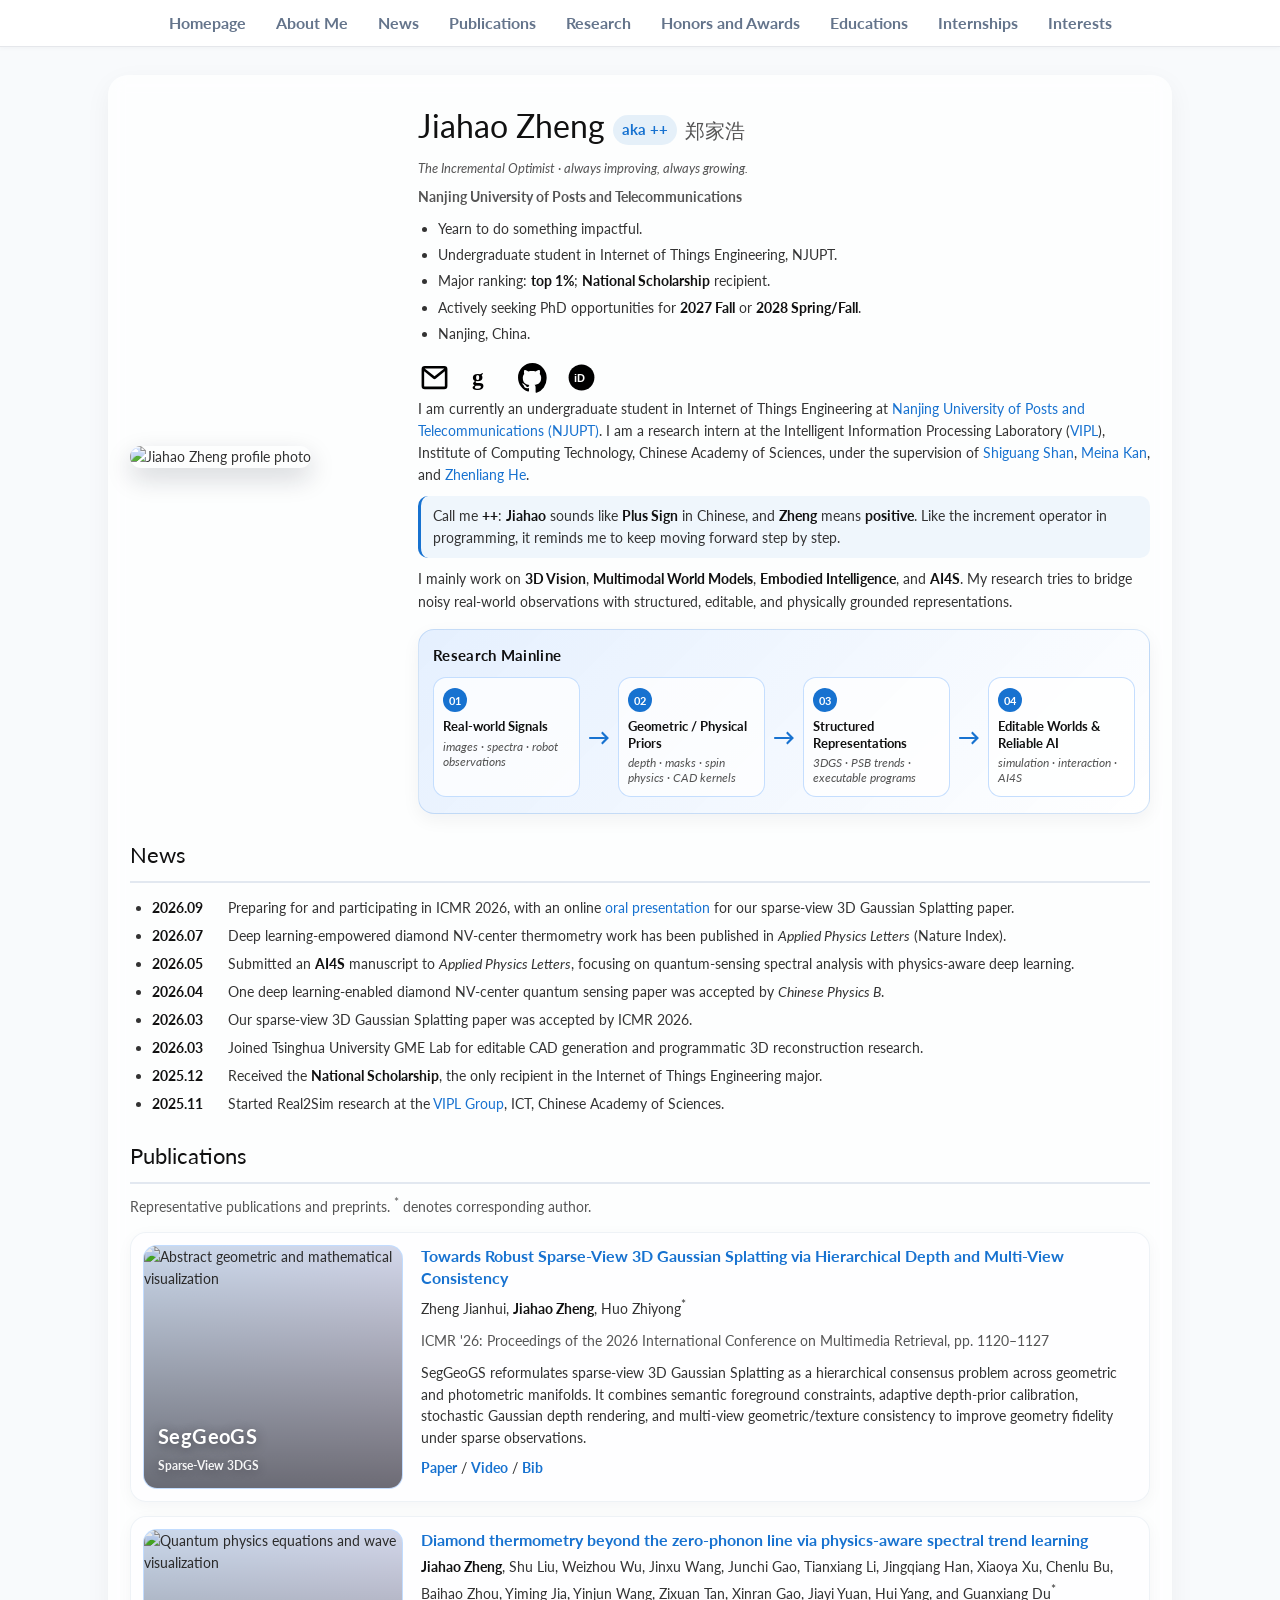
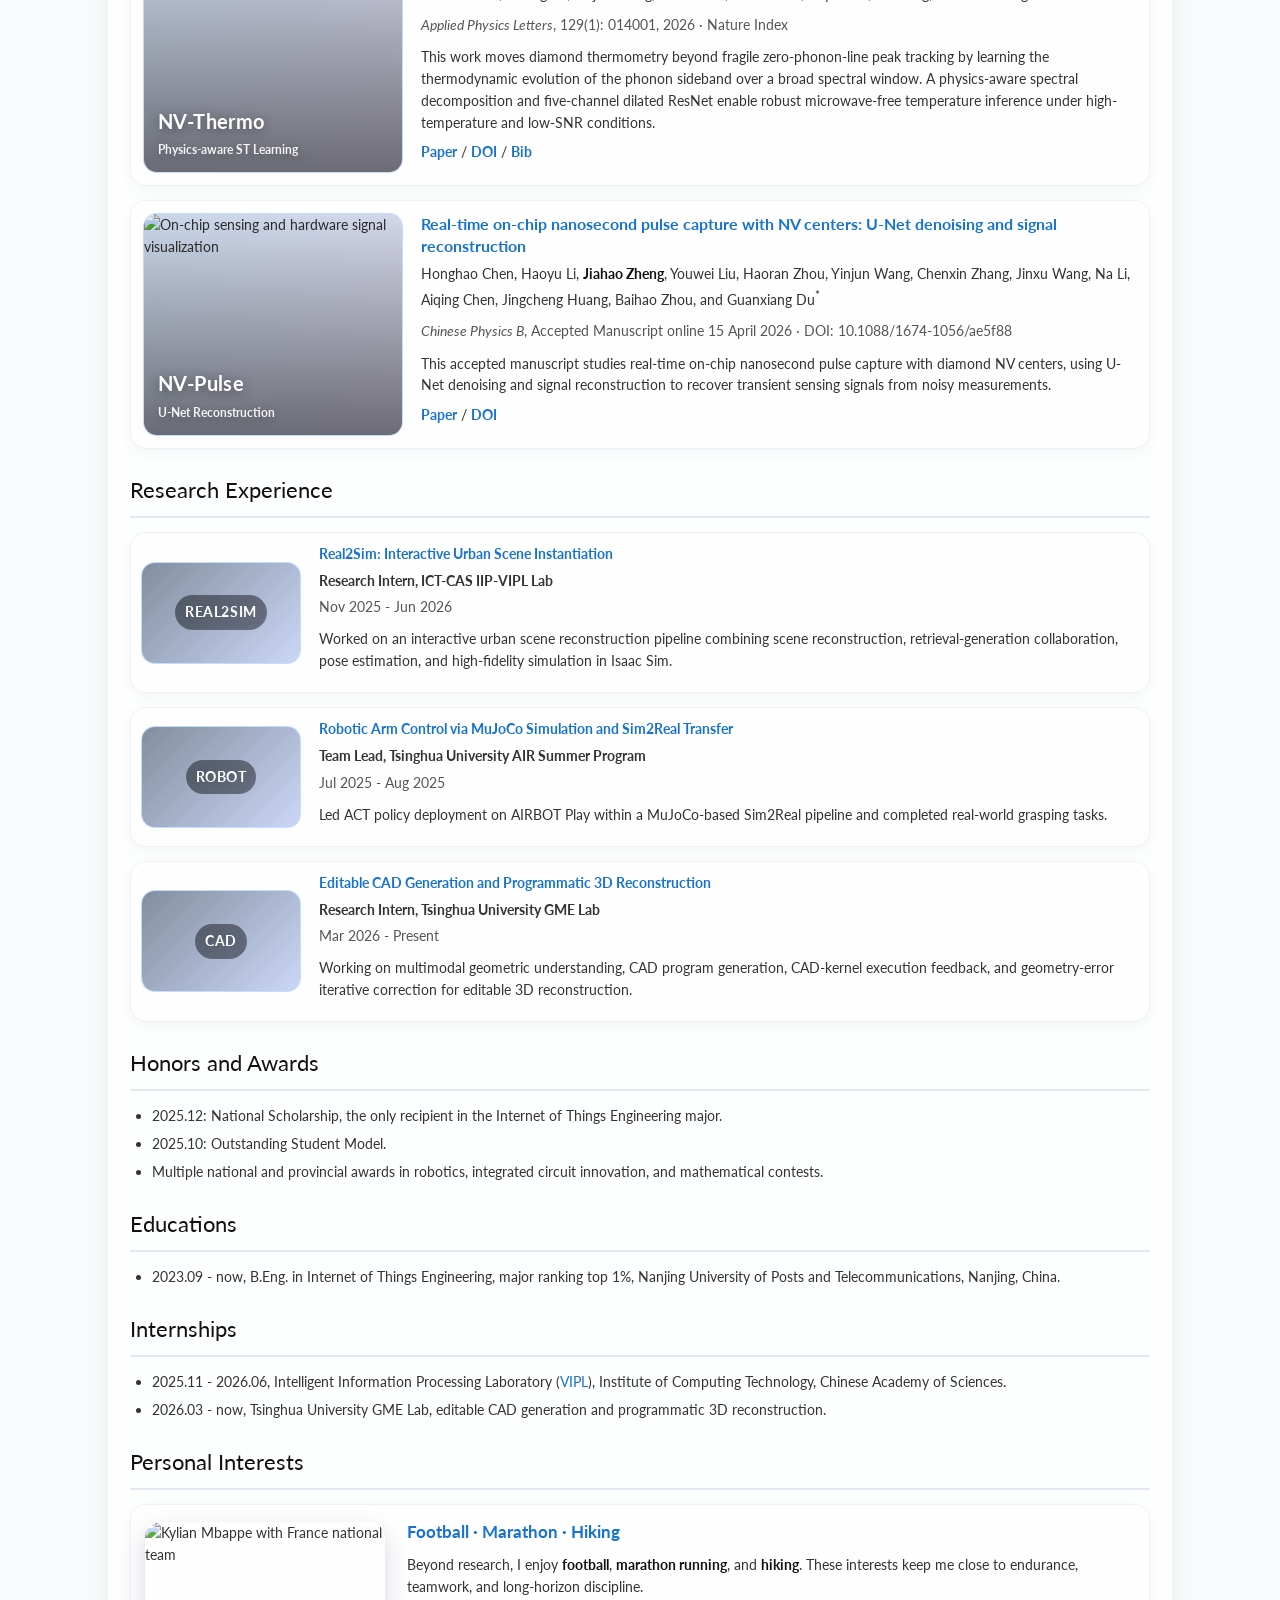
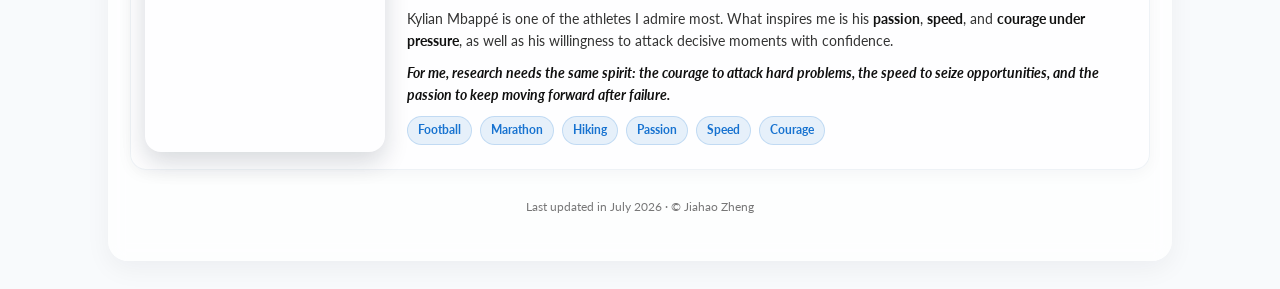
==== commit 3ddd3d19: "Update homepage visuals with tech-style research images" ====
--- a/index.html
+++ b/index.html
@@ -92,7 +92,7 @@
 
       <article class="pub-entry">
         <div class="pub-visual">
-          <img src="https://repo-sam.inria.fr/fungraph/3d-gaussian-splatting/content/images/comparisons/ours_truck.png" alt="3D Gaussian Splatting reconstruction example">
+          <img src="https://images.unsplash.com/photo-1635070041078-e363dbe005cb?auto=format&fit=crop&w=900&q=85" alt="Abstract geometric and mathematical visualization">
           <div class="pub-tag"><span>SegGeoGS</span><small>Sparse-View 3DGS</small></div>
         </div>
         <div class="pub-body">
@@ -106,7 +106,7 @@
 
       <article class="pub-entry">
         <div class="pub-visual">
-          <img src="https://www.frontiersin.org/files/Articles/1034391/xml-images/fnins-16-1034391-g0001.webp" alt="NV-center fluorescence spectrum and sensing principle">
+          <img src="https://cleaver.cue.rsi.ch/public/incoming/3275072-wnwaak-Immagine1.jpg/alternates/r16x9/3275072-wnwaak-Immagine1.jpg" alt="Quantum physics equations and wave visualization">
           <div class="pub-tag"><span>NV-Thermo</span><small>Physics-aware ST Learning</small></div>
         </div>
         <div class="pub-body">
@@ -120,7 +120,7 @@
 
       <article class="pub-entry">
         <div class="pub-visual">
-          <img src="https://www.frontiersin.org/files/Articles/1034391/xml-images/fnins-16-1034391-g0002.webp" alt="NV-center pulsed sensing and readout waveforms">
+          <img src="https://images.unsplash.com/photo-1518770660439-4636190af475?auto=format&fit=crop&w=900&q=85" alt="On-chip sensing and hardware signal visualization">
           <div class="pub-tag"><span>NV-Pulse</span><small>U-Net Reconstruction</small></div>
         </div>
         <div class="pub-body">
